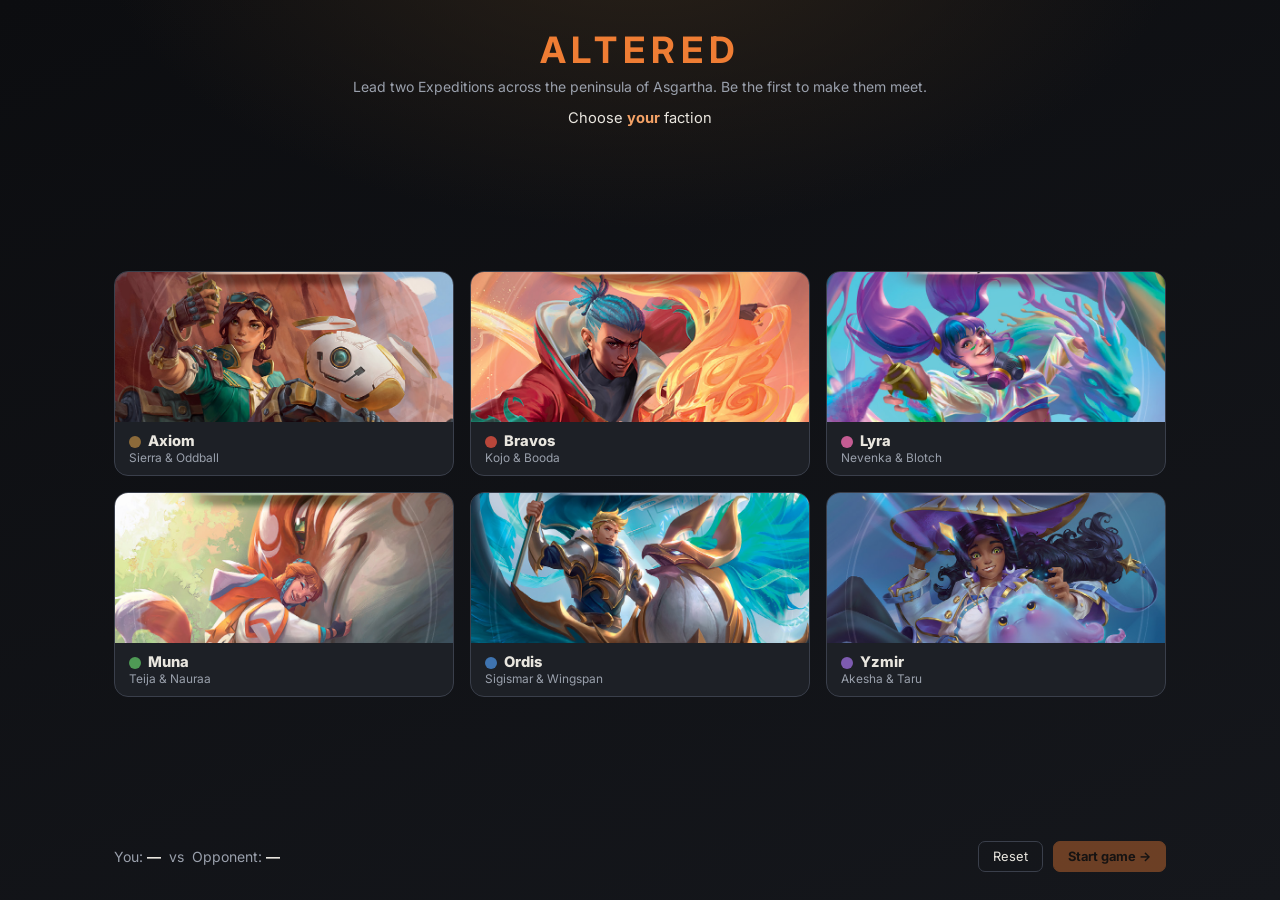
==== index.html @ 2333ca6c "Rework board UI: expedition totals, centered mana, log controls - Add per-Expedition terrain totals " ====
<!DOCTYPE html>
<html lang="en">
<head>
  <meta charset="UTF-8">
  <meta name="viewport" content="width=device-width, initial-scale=1.0">
  <title>Altered TCG</title>
  <link rel="preconnect" href="https://fonts.googleapis.com">
  <link href="https://fonts.googleapis.com/css2?family=Inter:wght@400;600;700;800&display=swap" rel="stylesheet">
  <link rel="stylesheet" href="css/base.css">
  <link rel="stylesheet" href="css/board.css">
  <link rel="stylesheet" href="css/cards.css">
  <link rel="stylesheet" href="css/overlays.css">
  <script src="js/version.js"></script>
</head>
<body>
<div id="layout">
  <div id="board">
    <!-- ════════ OPPONENT ════════ -->
    <section class="player-area opp-area">
      <div class="res-band">
        <div class="zone reserve" id="opp-reserve"><span class="zone-label">Reserve</span></div>
        <div class="zone landmarks" id="opp-landmarks"><span class="zone-label">Landmarks</span></div>
        <div class="zone piles">
          <div class="pile" id="opp-deck"><span>Deck</span><span class="pile-count" id="opp-deck-count">0</span></div>
          <div class="pile info-pile" id="opp-hand-pile"><span>Hand</span><span class="pile-count" id="opp-hand-count">0</span></div>
          <div class="pile" id="opp-discard"><span>Discard</span><span class="pile-count" id="opp-discard-count">0</span></div>
        </div>
      </div>
      <div class="exp-band">
        <div class="terrain-totals hero" id="opp-hero-totals"></div>
        <div class="zone expedition" id="opp-hero-exp" data-exp="hero"><span class="zone-label">Expedition · Hero</span></div>
        <div class="hero-slot" id="opp-hero"></div>
        <div class="zone expedition" id="opp-comp-exp" data-exp="companion"><span class="zone-label">Expedition · Companion</span></div>
        <div class="terrain-totals comp" id="opp-comp-totals"></div>
      </div>
    </section>

    <!-- ════════ CENTRE: TUMULT TRACK ════════ -->
    <section class="center-strip">
      <div class="track-stack">
        <div class="center-mana opp" id="opp-mana"></div>
        <div class="track" id="track"></div>
        <div class="center-mana you" id="you-mana"></div>
      </div>
      <div class="center-controls">
        <span class="turn-banner" id="turn-banner">—</span>
        <span class="phase-label" id="phase-label"></span>
        <button id="btn-pass" disabled>Pass</button>
        <button id="btn-afteryou" style="display:none" title="Yield your turn to your opponent without passing (Hero, once per Day)">After You</button>
        <div id="quick-actions"></div>
      </div>
    </section>

    <!-- ════════ YOU ════════ -->
    <section class="player-area you-area">
      <div class="exp-band">
        <div class="terrain-totals hero" id="you-hero-totals"></div>
        <div class="zone expedition" id="you-hero-exp" data-exp="hero"><span class="zone-label">Expedition · Hero</span></div>
        <div class="hero-slot" id="you-hero"></div>
        <div class="zone expedition" id="you-comp-exp" data-exp="companion"><span class="zone-label">Expedition · Companion</span></div>
        <div class="terrain-totals comp" id="you-comp-totals"></div>
      </div>
      <div class="res-band">
        <div class="zone reserve" id="you-reserve"><span class="zone-label">Reserve</span></div>
        <div class="zone landmarks" id="you-landmarks"><span class="zone-label">Landmarks</span></div>
        <div class="zone piles">
          <div class="pile" id="you-deck"><span>Deck</span><span class="pile-count" id="you-deck-count">0</span></div>
          <div class="pile info-pile" id="you-hand-pile"><span>Hand</span><span class="pile-count" id="you-hand-count">0</span></div>
          <div class="pile" id="you-discard"><span>Discard</span><span class="pile-count" id="you-discard-count">0</span></div>
        </div>
      </div>
    </section>

    <div class="hand-zone" id="you-hand"></div>
  </div>

  <!-- ════════ SIDEBAR ════════ -->
  <aside id="sidebar">
    <div class="log-head">
      <span>Game Log</span>
      <div class="log-zoom">
        <button id="log-font-dec" title="Smaller log text">−</button>
        <button id="log-font-inc" title="Larger log text">+</button>
      </div>
    </div>
    <div id="log"></div>
    <div class="log-foot">
      <button id="btn-howto">How to play</button>
      <button id="btn-quit" title="Change decks">Decks</button>
    </div>
  </aside>
</div>

<!-- Floating menu / banner / preview -->
<div id="context-menu"></div>
<div id="target-banner"><span class="tb-text" id="target-text"></span><button id="target-cancel" class="ghost-btn">Cancel</button></div>
<div id="card-preview"></div>
<div id="dice-overlay"><div class="dice-box" id="dice-box"></div></div>

<!-- ════════ MODALS ════════ -->
<div class="modal-overlay dock-left" id="pick-modal">
  <div class="modal">
    <h2 id="pick-title">Choose</h2>
    <p id="pick-prompt"></p>
    <div class="card-grid" id="pick-grid"></div>
    <div class="modal-actions">
      <span class="pick-count" id="pick-count"></span>
      <button class="primary-btn" id="pick-confirm">Confirm</button>
      <button class="ghost-btn" id="pick-skip">Skip</button>
    </div>
  </div>
</div>

<div class="modal-overlay" id="exp-modal">
  <div class="modal narrow center">
    <h2 id="exp-title">Choose an Expedition</h2>
    <p id="exp-prompt"></p>
    <div class="exp-choice">
      <button id="exp-hero">Hero<span class="sub" id="exp-hero-sub"></span></button>
      <button id="exp-comp">Companion<span class="sub" id="exp-comp-sub"></span></button>
    </div>
  </div>
</div>

<div class="modal-overlay" id="choice-modal">
  <div class="modal narrow center">
    <h2 id="choice-title">Choose</h2>
    <p id="choice-prompt"></p>
    <div class="choice-actions" id="choice-actions"></div>
  </div>
</div>

<div class="modal-overlay" id="gameover">
  <div class="modal narrow center">
    <h1 id="gameover-title"></h1>
    <p id="gameover-sub"></p>
    <div class="modal-actions">
      <button class="primary-btn" id="gameover-again">Play again</button>
      <button class="ghost-btn" id="gameover-change">Change decks</button>
    </div>
  </div>
</div>

<div class="modal-overlay" id="howto-modal">
  <div class="modal narrow">
    <button id="howto-close" class="modal-close" aria-label="Close">×</button>
    <h2>How to play</h2>
    <ul class="howto-list">
      <li>Each <b>Day</b>: Morning (draw + Mana) → Afternoon (play cards) → Dusk → Night.</li>
      <li>In the Afternoon, play <b>one card per turn</b> or Pass.</li>
      <li>Characters join your <b>Hero</b> or <b>Companion</b> Expedition.</li>
      <li>At <b>Dusk</b>, beat the facing Expedition in one of your region's terrains to advance.</li>
      <li>Win when your two markers <b>meet</b> on the track.</li>
    </ul>
  </div>
</div>

<div class="modal-overlay dock-left" id="discard-viewer">
  <div class="modal">
    <button id="discard-close" class="modal-close" aria-label="Close">×</button>
    <h2 id="discard-title" style="margin-bottom:12px;">Discard</h2>
    <div class="card-grid" id="discard-grid"></div>
  </div>
</div>

<script src="js/cards.js"></script>
<script src="js/scripts.js"></script>
<script src="js/game.js"></script>
<script src="js/bot.js"></script>
<script src="js/ui.js"></script>
</body>
</html>
---- css/base.css ----
/* base.css — design tokens, reset, page shell. Dark slate with the playmat's
   warm orange accent. */
:root {
  --bg-0: #0c0d10;
  --bg-1: #15171c;
  --bg-2: #1d2026;
  --bg-3: #282c34;
  --line: #3a3f4b;
  --ink: #e9e6df;
  --muted: #9aa0ac;
  --accent: #ef7d34;          /* playmat orange */
  --accent-soft: #f4a266;
  --good: #5fcf80;
  --bad: #ff6b6b;
  --forest: #4aa758;
  --mountain: #d98a3a;
  --water: #4a9fd8;
  --you: #46b3e6;
  --opp: #e8634a;
  --card-radius: 7px;
  --shadow: 0 5px 16px rgba(0, 0, 0, 0.5);
  /* Faction hues */
  --AX: #8c6a3a; --BR: #b8463a; --LY: #c45c93; --MU: #4f9a55; --OR: #3f74b0; --YZ: #7d5bb0;
  font-size: 14px;
}

* { box-sizing: border-box; margin: 0; padding: 0; }

body {
  font-family: 'Inter', 'Segoe UI', system-ui, sans-serif;
  color: var(--ink);
  background:
    radial-gradient(900px 500px at 50% -8%, #2a2118 0%, transparent 60%),
    linear-gradient(160deg, var(--bg-0), var(--bg-1));
  min-height: 100vh;
  overflow: hidden;
}

h1, h2, h3 { font-weight: 700; letter-spacing: 0.01em; }

#layout { display: grid; grid-template-columns: 1fr 290px; height: 100vh; }

::-webkit-scrollbar { width: 8px; height: 8px; }
::-webkit-scrollbar-thumb { background: var(--bg-3); border-radius: 6px; }
::-webkit-scrollbar-track { background: transparent; }

button {
  cursor: pointer; font-family: inherit; color: var(--ink);
  background: var(--bg-3); border: 1px solid var(--line); border-radius: 7px;
  padding: 7px 14px; font-size: 0.92rem; transition: background 0.12s, border-color 0.12s;
}
button:hover:not(:disabled) { background: #333945; border-color: var(--accent); }
button:disabled { cursor: not-allowed; opacity: 0.4; }
.primary-btn { background: var(--accent); border-color: var(--accent); color: #1a0f06; font-weight: 700; }
.primary-btn:hover:not(:disabled) { background: var(--accent-soft); }
.ghost-btn { background: transparent; }
---- css/board.css ----
/* board.css — the two playmats, the shared Tumult track, and the sidebar. */

#board { display: flex; flex-direction: column; min-width: 0; height: 100vh; overflow: hidden; }

/* ── Player areas ─────────────────────────────────────────────── */
/* opponent = [resources, expeditions]; you = [expeditions, resources] — the
   Expedition band always hugs the centre. Mana / Reserve / distances / First
   Player are all read directly off the board, so there is no HUD bar. */
.player-area { display: flex; flex-direction: column; gap: 4px; padding: 4px 12px; flex: 0 0 auto; }

/* ── Zones ────────────────────────────────────────────────────── */
.zone { position: relative; border: 1px solid var(--line); border-radius: 9px; background: rgba(255, 255, 255, 0.015); }
.zone-label {
  position: absolute; top: 4px; left: 9px; z-index: 2;
  font-size: 0.6rem; letter-spacing: 0.14em; color: var(--muted); text-transform: uppercase; pointer-events: none;
}

.exp-band { display: grid; grid-template-columns: auto 1fr 102px 1fr auto; gap: 8px; }
.expedition { display: flex; gap: 5px; padding: 17px 8px 7px; min-height: 134px; align-items: center; overflow-x: auto; }
.expedition.drop-ok { border-color: var(--accent); box-shadow: inset 0 0 0 1px var(--accent); }
/* Characters fan out from the central Hero toward the outer edges. */
#you-hero-exp, #opp-hero-exp { justify-content: flex-end; }
#you-comp-exp, #opp-comp-exp { justify-content: flex-start; }

/* ── Expedition terrain totals (F / M / W) on the outer edge of each lane ── */
/* Icons always hug the outer screen edge; numbers sit toward the centre.
   Hero lane: icon → number.  Companion lane: number → icon (row-reverse).
   Both players keep F / M / W top-to-bottom so totals line up for comparison. */
.terrain-totals { display: flex; flex-direction: column; justify-content: center; gap: 7px; align-self: center; padding: 0 2px; }
.tt-row { display: flex; align-items: center; gap: 7px; }
.terrain-totals.comp .tt-row { flex-direction: row-reverse; }
.tt-row img { width: 30px; height: 30px; object-fit: contain; display: block; filter: drop-shadow(0 1px 2px rgba(0, 0, 0, 0.5)); }
.tt-num { min-width: 16px; text-align: center; font-size: 1.45rem; font-weight: 800; line-height: 1; color: var(--ink); }
.tt-num.zero { opacity: 0.32; }
.hero-slot { display: flex; align-items: center; justify-content: center; padding: 4px; position: relative; }
.hero-slot.empty::after { content: 'HERO'; color: var(--muted); font-size: 0.7rem; letter-spacing: 0.1em; }
/* First Player marker pinned to the top-left corner of that player's Hero card */
.fp-on-hero { position: absolute; top: -7px; left: -7px; width: 42px; height: 42px; z-index: 5; filter: drop-shadow(0 2px 4px rgba(0, 0, 0, 0.75)); pointer-events: none; }

.res-band { display: flex; gap: 8px; align-items: stretch; min-height: 96px; }
.res-band .zone { display: flex; gap: 5px; padding: 17px 8px 7px; align-items: center; overflow-x: auto; }
.zone.reserve { flex: 1 1 0; }
.zone.landmarks { flex: 1 1 0; }
.zone.piles { flex: 0 0 auto; gap: 7px; }

/* Mana orbs — punch-board chips above (opponent) and below (you) the Tumult track.
   Ready = mana_full art with a white ring; spent = mana_empty art with a grey ring. */
.center-mana { display: flex; flex-wrap: wrap; justify-content: center; align-items: center; gap: 8px; min-height: 36px; }
.orb {
  width: 32px; height: 32px; border-radius: 50%; overflow: hidden;
  border: 2px solid #888; box-shadow: 0 1px 4px rgba(0, 0, 0, 0.6); flex: 0 0 auto;
}
.orb img { width: 100%; height: 100%; object-fit: cover; display: block; }
.orb.full { border-color: #fff; }
.orb.empty { border-color: #888; }

/* Deck / discard piles */
.pile {
  width: 64px; height: 90px; border-radius: var(--card-radius); border: 1px dashed var(--line);
  display: flex; flex-direction: column; align-items: center; justify-content: center;
  color: var(--muted); font-size: 0.66rem; letter-spacing: 0.08em; gap: 3px; position: relative;
}
.pile.has-cards { border-style: solid; background: linear-gradient(160deg, #2a2f3a, #20242c); color: var(--ink); cursor: pointer; }
.pile.info-pile, .pile.info-pile.has-cards { cursor: default; }   /* Hand count is display-only */
.pile .pile-count { font-size: 1.1rem; font-weight: 700; }

.empty-hint { color: var(--muted); font-size: 0.68rem; opacity: 0.6; margin: auto; }

/* ── Centre: Tumult track + banner ────────────────────────────── */
.center-strip {
  flex: 1 1 auto; display: flex; flex-direction: row; align-items: center; justify-content: center;
  gap: 14px; padding: 4px 14px; min-height: 0;
  border-top: 1px solid var(--line); border-bottom: 1px solid var(--line);
  background: radial-gradient(600px 150px at 45% 50%, rgba(239, 125, 52, 0.06), transparent 70%);
}
/* Turn / phase / Pass stacked on the right, freeing the band for a taller track. */
.center-controls { flex: 0 0 142px; display: flex; flex-direction: column; align-items: stretch; gap: 10px; text-align: center; }
.turn-banner { font-size: 0.98rem; font-weight: 700; line-height: 1.25; }
.phase-label {
  align-self: center; font-size: 0.7rem; letter-spacing: 0.14em; text-transform: uppercase; color: var(--accent-soft);
  border: 1px solid var(--line); border-radius: 20px; padding: 4px 12px;
}
#btn-pass { width: 100%; padding: 11px; background: var(--accent); border-color: var(--accent); color: #1a0f06; font-weight: 700; }
#btn-pass:disabled { background: var(--bg-3); color: var(--ink); }
#btn-afteryou { width: 100%; padding: 9px; font-weight: 700; background: var(--bg-2); border-color: var(--accent-soft); color: var(--accent-soft); }
#btn-afteryou:hover { background: var(--accent-soft); color: #160c04; }

/* Quick-action bar (exhaust / support abilities before play-or-pass) */
#quick-actions { display: flex; flex-direction: column; gap: 6px; }
#quick-actions:empty { display: none; }
.qa-btn { width: 100%; padding: 8px 10px; font-size: 0.78rem; font-weight: 600; line-height: 1.2; background: var(--bg-2); border-color: var(--accent-soft); color: var(--accent-soft); }
.qa-btn:hover:not(:disabled) { background: var(--accent); color: #160c04; }

/* Adventure line: real landscape Hero / Tumult / Companion cards, all one size.
   Expedition markers rest ON the cards; terrain chips sit at the top of each region. */
.track-stack { flex: 1 1 auto; min-width: 0; display: flex; flex-direction: column; align-items: center; gap: 6px; }
.track { position: relative; display: flex; justify-content: center; align-self: stretch; flex: 0 0 auto; min-width: 0; }
.adv-line { display: inline-flex; gap: 6px; align-items: center; margin: 4px 0; }
.adv-card { position: relative; width: 194px; height: 138px; border-radius: 7px; overflow: hidden; border: 1px solid var(--line); box-shadow: var(--shadow); flex: 0 0 auto; }
.adv-card img { width: 100%; height: 100%; object-fit: cover; display: block; }
.adv-card.flip img { transform: rotate(180deg); }   /* flipped Tumult: icons match the assigned half order */

.marker-layer { position: absolute; inset: 0; pointer-events: none; }
.trk-marker {
  position: absolute; transform: translate(-50%, -50%); width: 34px; height: 34px; border-radius: 50%;
  border: 2px solid; background: #0c0d10; overflow: hidden; box-shadow: 0 2px 5px rgba(0, 0, 0, 0.7); z-index: 3;
}
.trk-marker img { width: 100%; height: 100%; object-fit: cover; display: block; border-radius: 50%; }
.trk-marker.you { border-color: var(--you); }
.trk-marker.opp { border-color: var(--opp); }
.trk-marker.meet { box-shadow: 0 0 0 2px #fff, 0 0 11px var(--accent); }

/* ── Hand ─────────────────────────────────────────────────────── */
.hand-zone {
  flex: 0 0 auto; display: flex; gap: 6px; justify-content: center; align-items: flex-end;
  padding: 6px 12px 10px; min-height: 150px; overflow-x: auto;
}

/* ── Sidebar ──────────────────────────────────────────────────── */
#sidebar { background: var(--bg-1); border-left: 1px solid var(--line); display: flex; flex-direction: column; height: 100vh; }
.log-head { padding: 10px 14px; font-weight: 700; border-bottom: 1px solid var(--line); display: flex; justify-content: space-between; align-items: center; }
.log-head button { padding: 3px 9px; font-size: 0.75rem; }
#log { flex: 1 1 auto; overflow-y: auto; padding: 8px 12px; display: flex; flex-direction: column; gap: 3px; font-size: 0.82rem; }
.log-entry { line-height: 1.3; color: var(--muted); }
.log-phase { color: var(--accent-soft); font-weight: 700; margin-top: 4px; }
.log-system { color: #c9b489; font-style: italic; }
.log-dusk { color: var(--good); }
.log-play, .log-draw, .log-mana, .log-action { color: var(--ink); }
/* Log font-size steppers in the header */
.log-zoom { display: flex; gap: 6px; }
.log-zoom button { width: 26px; padding: 2px 0; font-size: 1rem; line-height: 1; font-weight: 700; text-align: center; }

/* Footer actions under the log — no divider, just buttons. */
.log-foot { padding: 10px 14px; display: flex; gap: 8px; }
.log-foot button { flex: 1 1 0; font-size: 0.8rem; }

/* How-to-play help list */
.howto-list { color: var(--muted); font-size: 0.86rem; line-height: 1.5; padding-left: 18px; display: flex; flex-direction: column; gap: 6px; text-align: left; }
.howto-list b { color: var(--ink); }

#board.locked .expedition, #board.locked .hand-zone { /* hint only; gating is in JS */ }
---- css/cards.css ----
/* cards.css — card faces, character stat overlays, states, preview, menus. */

.card { position: relative; border-radius: var(--card-radius); flex: 0 0 auto; user-select: none; }
.card.face { border: 1px solid rgba(0, 0, 0, 0.6); background: #0c0d10; box-shadow: var(--shadow); }
.card.face img { display: block; width: 100%; height: 100%; border-radius: calc(var(--card-radius) - 1px); object-fit: cover; }
.card.tokenless { display: flex; align-items: center; justify-content: center; text-align: center; color: var(--ink); }
.card.tokenless .tk-name { font-size: 0.62rem; padding: 0 4px; font-weight: 700; }

/* Sizes per zone */
.card.hand { width: 96px; height: 134px; transition: transform 0.13s, box-shadow 0.13s; }
.card.hand.playable { cursor: pointer; }
.card.hand.playable:hover { transform: translateY(-14px) scale(1.05); box-shadow: 0 14px 24px rgba(0, 0, 0, 0.6); z-index: 6; }
.card.hand:not(.playable) { filter: brightness(0.82); }
.card.char { width: 88px; height: 123px; }
.card.reserve { width: 66px; height: 92px; }
.card.landmark { width: 70px; height: 98px; }
.card.hero { width: 96px; height: 134px; }
.card.mini { width: 60px; height: 84px; }

.card.actionable { cursor: pointer; box-shadow: 0 0 0 2px var(--good), var(--shadow); }
.card.char:hover, .card.reserve:hover, .card.landmark:hover, .card.hero:hover { transform: translateY(-7px) scale(1.05); z-index: 7; }
.card.exhausted { transform: rotate(86deg); }
.card.exhausted:hover { transform: rotate(86deg) scale(1.04); }
.card.fleeting-c { box-shadow: 0 0 0 2px var(--accent), var(--shadow); }

/* Cost badge */
.cost {
  position: absolute; top: -7px; left: -7px; width: 26px; height: 26px; border-radius: 50%;
  background: #14181f; color: #fff; display: flex; align-items: center; justify-content: center;
  font-weight: 800; font-size: 0.9rem; border: 2px solid #000; z-index: 4;
}
.cost.reserve-cost { background: var(--accent); color: #160c04; }

/* Badges */
.badge {
  position: absolute; z-index: 5; min-width: 18px; height: 18px; padding: 0 4px; border-radius: 9px;
  font-size: 0.66rem; font-weight: 800; display: flex; align-items: center; justify-content: center;
  border: 1px solid rgba(0, 0, 0, 0.5);
}
/* Boost shown with the real punch-board +1 / +2 token */
.badge.boost-tok { top: -10px; right: -10px; width: 26px; height: 26px; padding: 0; border: none; background: none; border-radius: 50%; }
.badge.boost-tok img { width: 100%; height: 100%; display: block; filter: drop-shadow(0 1px 2px rgba(0, 0, 0, 0.75)); }
.badge.boost-tok .boost-count { position: absolute; bottom: -5px; right: -5px; background: #160c04; color: #fff; border: 1px solid rgba(255, 255, 255, 0.4); border-radius: 8px; font-size: 0.6rem; padding: 0 3px; line-height: 1.35; }
.badge.fleeting { bottom: -8px; right: -8px; width: 24px; height: 24px; min-width: 0; padding: 0; border: none; background: none; border-radius: 50%; }
.badge.fleeting img { width: 100%; height: 100%; display: block; filter: drop-shadow(0 1px 2px rgba(0, 0, 0, 0.75)); }
.badge.anchored { bottom: 2px; left: 2px; background: #3f74b0; color: #fff; }
.badge.asleep { top: -8px; left: -8px; background: #7d5bb0; color: #fff; }
.badge.type-tag {
  bottom: 3px; left: 50%; transform: translateX(-50%); background: rgba(0, 0, 0, 0.75);
  color: var(--accent-soft); letter-spacing: 0.06em; text-transform: uppercase; font-size: 0.58rem; border: none;
}
/* Counter chip on a Landmark (e.g. Kelon counters) */
.badge.counter { top: -8px; right: -8px; min-width: 20px; height: 20px; background: #2b6cb0; color: #fff; border: 1px solid rgba(255, 255, 255, 0.35); font-size: 0.7rem; }

/* Keyword badges */
.badge.gigantic { top: -9px; left: 50%; transform: translateX(-50%); background: #c9952f; color: #160c04; }
.badge.tough { bottom: 2px; left: 50%; transform: translateX(-50%); background: #5a6b8c; color: #fff; }
.badge.defender { top: -8px; left: 50%; transform: translateX(-50%); background: #b0563f; color: #fff; }
/* Faded echo of a Gigantic body shown in the other lane */
.card.char.ghost { opacity: 0.4; filter: grayscale(0.35); pointer-events: none; outline: 1px dashed var(--line); }
.card.char.ghost:hover { transform: none; }

/* Exhausted Hero — desaturate rather than rotate (the FP marker rides on it) */
.card.hero.hero-spent img { filter: grayscale(0.65) brightness(0.62); }

/* Target highlight (expedition picker, etc.) */
.card.targetable { cursor: pointer; outline: 2px solid var(--accent); box-shadow: 0 0 14px var(--accent); animation: tpulse 0.9s infinite alternate; }
@keyframes tpulse { from { box-shadow: 0 0 6px var(--accent); } to { box-shadow: 0 0 18px var(--accent); } }

/* Event pulses */
.card.pulse-play { animation: pop 0.3s ease; }
@keyframes pop { from { transform: scale(0.7); opacity: 0.3; } to { transform: scale(1); opacity: 1; } }

/* Hover preview — large image, fixed right of board (over the sidebar). */
#card-preview { position: fixed; right: 310px; top: 50%; transform: translateY(-50%); display: none; width: 380px; z-index: 200; pointer-events: none; filter: drop-shadow(0 10px 26px rgba(0, 0, 0, 0.7)); }
#card-preview img { width: 100%; display: block; border-radius: 16px; border: 2px solid var(--accent); box-sizing: border-box; }

/* Context menu */
#context-menu { position: fixed; display: none; flex-direction: column; gap: 2px; background: var(--bg-2); border: 1px solid var(--accent); border-radius: 9px; padding: 5px; z-index: 150; box-shadow: var(--shadow); }
.menu-btn { background: transparent; border: none; text-align: left; white-space: nowrap; padding: 7px 12px; border-radius: 6px; }
.menu-btn:hover:not(:disabled) { background: var(--accent); color: #160c04; }
---- css/overlays.css ----
/* overlays.css — modals, target banner, game over. */

.modal-overlay {
  position: fixed; inset: 0; background: rgba(6, 7, 9, 0.72); z-index: 160;
  display: none; align-items: center; justify-content: center;
}
/* Dock-left dialogs are centred in the space LEFT of the hover preview (which is
   pinned on the right), so the gap on the dialog's left equals the gap between the
   dialog and the preview. 690px = preview width (380) + its right offset (310). */
.modal-overlay.dock-left { justify-content: center; padding-right: 690px; }
.modal {
  position: relative;
  background: var(--bg-2); border: 1px solid var(--accent); border-radius: 14px;
  padding: 20px 24px; max-width: min(880px, 86vw); max-height: 88vh; overflow-y: auto; box-shadow: var(--shadow);
}
/* Borderless cross, pinned to the modal's top-right corner. */
.modal-close {
  position: absolute; top: 10px; right: 12px;
  width: 30px; height: 30px; padding: 0;
  background: transparent; border: none; border-radius: 6px;
  color: var(--muted); font-size: 1.7rem; line-height: 1;
}
.modal-close:hover:not(:disabled) {
  background: transparent; border: none; color: var(--ink);
}
.modal-overlay.dock-left .modal { max-width: min(1040px, calc(100vw - 740px)); }
.modal.narrow { max-width: 420px; }
.modal.center { text-align: center; }
.modal h1, .modal h2 { margin-bottom: 8px; }
.modal p { color: var(--muted); margin-bottom: 14px; line-height: 1.4; }
.modal-actions { display: flex; gap: 10px; margin-top: 16px; justify-content: flex-end; }
.modal.center .modal-actions { justify-content: center; }

.card-grid { display: flex; flex-wrap: wrap; gap: 12px; justify-content: center; }
.card-grid .card { width: 150px; height: 210px; cursor: pointer; }
#discard-grid { gap: 14px; }
#discard-grid .card { width: 240px; height: 336px; }
.card-grid .card.picked { outline: 3px solid var(--accent); box-shadow: 0 0 16px var(--accent); }
.pick-count { color: var(--accent-soft); font-weight: 700; }

/* Target banner */
#target-banner {
  position: fixed; top: 14px; left: 50%; transform: translateX(-50%); z-index: 170;
  display: none; align-items: center; gap: 14px;
  background: var(--bg-2); border: 1px solid var(--accent); border-radius: 24px; padding: 8px 18px; box-shadow: var(--shadow);
}
#target-banner .tb-text { font-weight: 600; }

/* Generic choice modal (confirm / choose-one) */
.choice-actions { display: flex; flex-direction: column; gap: 10px; margin-top: 10px; align-items: stretch; }
.choice-btn { padding: 12px 18px; font-size: 0.95rem; }

/* Expedition picker buttons */
.exp-choice { display: flex; gap: 14px; justify-content: center; margin-top: 8px; }
.exp-choice button { padding: 16px 26px; font-size: 1rem; font-weight: 700; display: flex; flex-direction: column; gap: 4px; align-items: center; }
.exp-choice .sub { font-size: 0.72rem; color: var(--muted); font-weight: 400; }

#gameover .modal { border-width: 2px; }
#gameover h1 { font-size: 2rem; color: var(--accent); }

/* Dice roll popup (LYRA) */
#dice-overlay {
  position: fixed; inset: 0; z-index: 180; display: none;
  align-items: center; justify-content: center; pointer-events: none;
}
#dice-overlay.show { display: flex; }
.dice-box { display: flex; gap: 18px; }
.dice-box .die {
  font-size: 92px; line-height: 1; color: var(--ink);
  background: var(--bg-2); border: 3px solid var(--accent); border-radius: 18px;
  padding: 4px 14px 12px; box-shadow: var(--shadow);
  animation: die-pop 0.34s cubic-bezier(.2, 1.3, .5, 1);
}
.dice-box .die.you { border-color: var(--good); }
.dice-box .die.opp { border-color: var(--opp); }
@keyframes die-pop {
  0%   { transform: scale(0.3) rotate(-28deg); opacity: 0; }
  60%  { transform: scale(1.18) rotate(9deg); }
  100% { transform: scale(1) rotate(0); opacity: 1; }
}
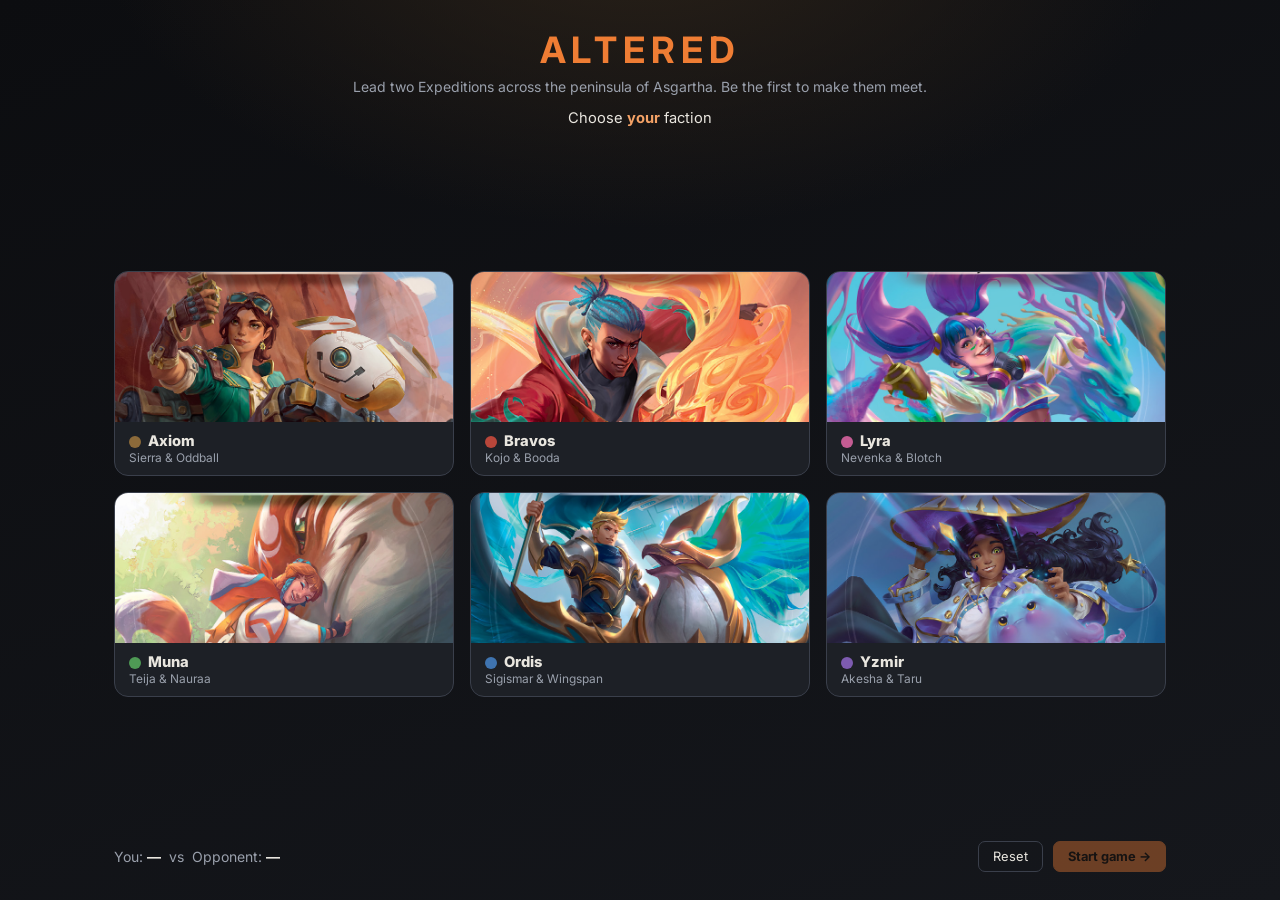
==== commit 820d4141: "Reimplement zone borders as playmat-style bracket frames Expeditions, Reserve and Landmarks no longe" ====
--- a/index.html
+++ b/index.html
@@ -18,8 +18,8 @@
     <!-- ════════ OPPONENT ════════ -->
     <section class="player-area opp-area">
       <div class="res-band">
-        <div class="zone reserve" id="opp-reserve"><span class="zone-label">Reserve</span></div>
-        <div class="zone landmarks" id="opp-landmarks"><span class="zone-label">Landmarks</span></div>
+        <div class="zone reserve framed" id="opp-reserve"><span class="zone-label">Reserve</span></div>
+        <div class="zone landmarks framed label-right" id="opp-landmarks"><span class="zone-label">Landmarks</span></div>
         <div class="zone piles">
           <div class="pile" id="opp-deck"><span>Deck</span><span class="pile-count" id="opp-deck-count">0</span></div>
           <div class="pile info-pile" id="opp-hand-pile"><span>Hand</span><span class="pile-count" id="opp-hand-count">0</span></div>
@@ -28,9 +28,9 @@
       </div>
       <div class="exp-band">
         <div class="terrain-totals hero" id="opp-hero-totals"></div>
-        <div class="zone expedition" id="opp-hero-exp" data-exp="hero"><span class="zone-label">Expedition · Hero</span></div>
+        <div class="zone expedition framed" id="opp-hero-exp" data-exp="hero"><span class="zone-label">Expedition · Hero</span></div>
         <div class="hero-slot" id="opp-hero"></div>
-        <div class="zone expedition" id="opp-comp-exp" data-exp="companion"><span class="zone-label">Expedition · Companion</span></div>
+        <div class="zone expedition framed label-right" id="opp-comp-exp" data-exp="companion"><span class="zone-label">Expedition · Companion</span></div>
         <div class="terrain-totals comp" id="opp-comp-totals"></div>
       </div>
     </section>
@@ -55,14 +55,14 @@
     <section class="player-area you-area">
       <div class="exp-band">
         <div class="terrain-totals hero" id="you-hero-totals"></div>
-        <div class="zone expedition" id="you-hero-exp" data-exp="hero"><span class="zone-label">Expedition · Hero</span></div>
+        <div class="zone expedition framed" id="you-hero-exp" data-exp="hero"><span class="zone-label">Expedition · Hero</span></div>
         <div class="hero-slot" id="you-hero"></div>
-        <div class="zone expedition" id="you-comp-exp" data-exp="companion"><span class="zone-label">Expedition · Companion</span></div>
+        <div class="zone expedition framed label-right" id="you-comp-exp" data-exp="companion"><span class="zone-label">Expedition · Companion</span></div>
         <div class="terrain-totals comp" id="you-comp-totals"></div>
       </div>
       <div class="res-band">
-        <div class="zone reserve" id="you-reserve"><span class="zone-label">Reserve</span></div>
-        <div class="zone landmarks" id="you-landmarks"><span class="zone-label">Landmarks</span></div>
+        <div class="zone reserve framed" id="you-reserve"><span class="zone-label">Reserve</span></div>
+        <div class="zone landmarks framed label-right" id="you-landmarks"><span class="zone-label">Landmarks</span></div>
         <div class="zone piles">
           <div class="pile" id="you-deck"><span>Deck</span><span class="pile-count" id="you-deck-count">0</span></div>
           <div class="pile info-pile" id="you-hand-pile"><span>Hand</span><span class="pile-count" id="you-hand-count">0</span></div>
--- a/css/base.css
+++ b/css/base.css
@@ -19,6 +19,7 @@
   --opp: #e8634a;
   --card-radius: 7px;
   --shadow: 0 5px 16px rgba(0, 0, 0, 0.5);
+  --frame: rgba(255, 255, 255, 0.72);    /* playmat zone-frame lines */
   /* Faction hues */
   --AX: #8c6a3a; --BR: #b8463a; --LY: #c45c93; --MU: #4f9a55; --OR: #3f74b0; --YZ: #7d5bb0;
   font-size: 14px;
--- a/css/board.css
+++ b/css/board.css
@@ -1,4 +1,13 @@
 /* board.css — the two playmats, the shared Tumult track, and the sidebar. */
+
+/* Game background — the ice-sky landscape behind the whole board. Scoped to the
+   game page (deck selection has its own image). A dark scrim over the photo keeps
+   the slate panels and log text legible. */
+body {
+  background:
+    linear-gradient(rgba(8, 12, 20, 0.45), rgba(8, 12, 20, 0.62)),
+    url('../assets/background.jpg') center center / cover no-repeat fixed;
+}
 
 #board { display: flex; flex-direction: column; min-width: 0; height: 100vh; overflow: hidden; }
 
@@ -9,11 +18,25 @@
 .player-area { display: flex; flex-direction: column; gap: 4px; padding: 4px 12px; flex: 0 0 auto; }
 
 /* ── Zones ────────────────────────────────────────────────────── */
-.zone { position: relative; border: 1px solid var(--line); border-radius: 9px; background: rgba(255, 255, 255, 0.015); }
+.zone { position: relative; border-radius: 9px; }
 .zone-label {
-  position: absolute; top: 4px; left: 9px; z-index: 2;
-  font-size: 0.6rem; letter-spacing: 0.14em; color: var(--muted); text-transform: uppercase; pointer-events: none;
+  position: absolute; top: 2px; left: 9px; z-index: 2;
+  font-size: 0.6rem; letter-spacing: 0.14em; color: var(--ink); text-transform: uppercase; pointer-events: none;
 }
+.zone.label-right .zone-label { left: auto; right: 9px; }
+
+/* Playmat-style "bracket" frame: a top line whose ends turn down at the corners
+   (no sides or bottom), interrupted by the label. Two pseudo-elements draw the
+   short corner stub on the label's side and the long line on the other side;
+   --lw (the label's measured width, set in ui.js) places the gap. */
+.zone.framed::before, .zone.framed::after {
+  content: ''; position: absolute; top: 0; height: 17px; pointer-events: none;
+  border: 2px solid var(--frame); border-bottom: none;
+}
+.zone.framed::before { left: 0; width: 6px; border-right: none; border-radius: 9px 0 0 0; }
+.zone.framed::after  { right: 0; left: calc(var(--lw, 64px) + 21px); border-left: none; border-radius: 0 9px 0 0; }
+.zone.framed.label-right::before { left: 0; right: calc(var(--lw, 64px) + 21px); width: auto; border-right: none; border-radius: 9px 0 0 0; }
+.zone.framed.label-right::after  { left: auto; right: 0; width: 6px; border-left: none; border-radius: 0 9px 0 0; }
 
 .exp-band { display: grid; grid-template-columns: auto 1fr 102px 1fr auto; gap: 8px; }
 .expedition { display: flex; gap: 5px; padding: 17px 8px 7px; min-height: 134px; align-items: center; overflow-x: auto; }
@@ -117,8 +140,10 @@
 }
 
 /* ── Sidebar ──────────────────────────────────────────────────── */
-#sidebar { background: var(--bg-1); border-left: 1px solid var(--line); display: flex; flex-direction: column; height: 100vh; }
-.log-head { padding: 10px 14px; font-weight: 700; border-bottom: 1px solid var(--line); display: flex; justify-content: space-between; align-items: center; }
+/* The board background extends behind the log; a light scrim keeps text legible.
+   Dividers are 2px white lines (matching the playmat zone borders). */
+#sidebar { background: rgba(8, 12, 20, 0.4); border-left: 2px solid rgba(255, 255, 255, 0.75); display: flex; flex-direction: column; height: 100vh; }
+.log-head { padding: 10px 14px; font-weight: 700; border-bottom: 2px solid rgba(255, 255, 255, 0.75); display: flex; justify-content: space-between; align-items: center; }
 .log-head button { padding: 3px 9px; font-size: 0.75rem; }
 #log { flex: 1 1 auto; overflow-y: auto; padding: 8px 12px; display: flex; flex-direction: column; gap: 3px; font-size: 0.82rem; }
 .log-entry { line-height: 1.3; color: var(--muted); }
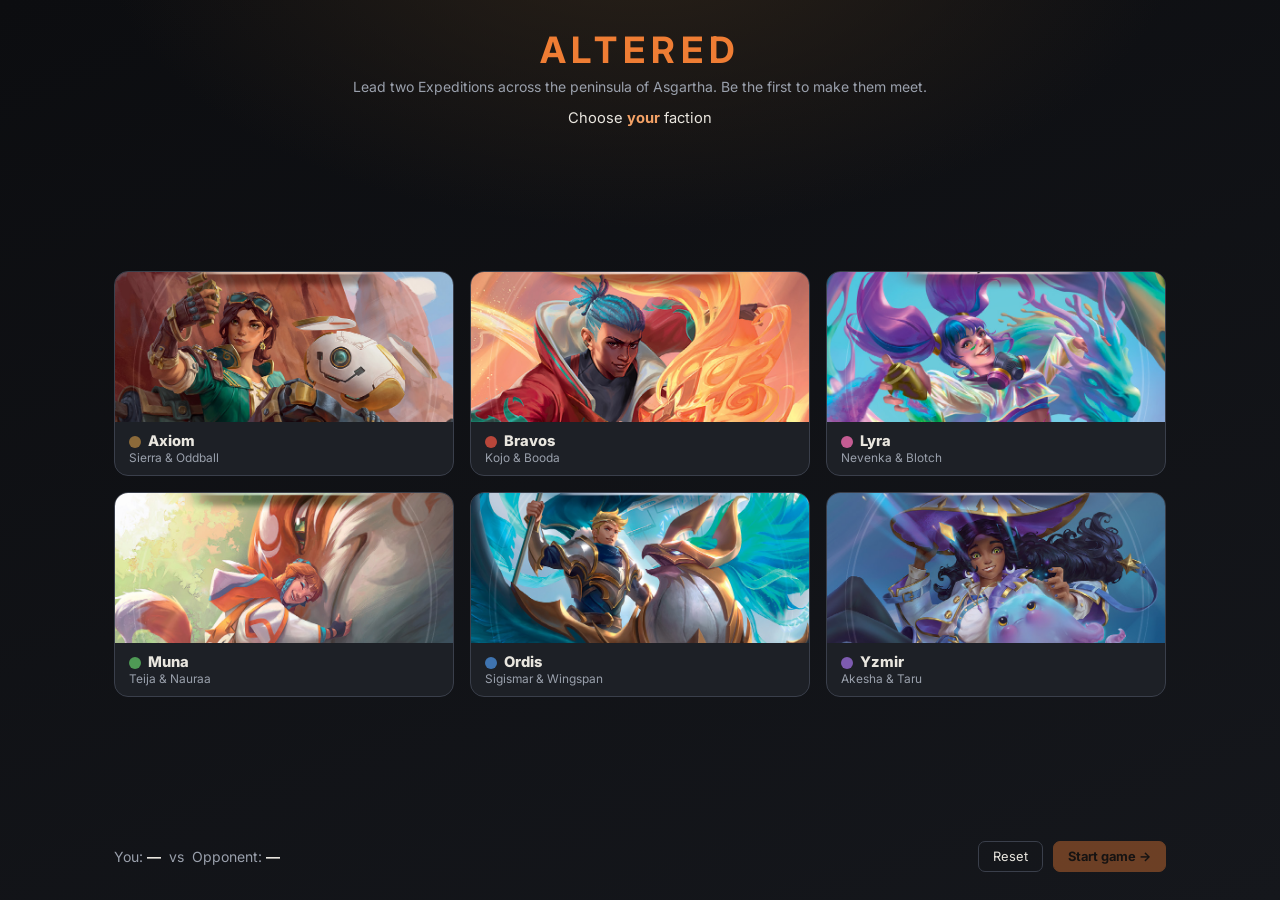
==== commit ba76b4aa: "Move terrain totals inside the Expedition frame The F/M/W totals are now rendered inside each framed" ====
--- a/index.html
+++ b/index.html
@@ -27,11 +27,9 @@
         </div>
       </div>
       <div class="exp-band">
-        <div class="terrain-totals hero" id="opp-hero-totals"></div>
         <div class="zone expedition framed" id="opp-hero-exp" data-exp="hero"><span class="zone-label">Expedition · Hero</span></div>
         <div class="hero-slot" id="opp-hero"></div>
         <div class="zone expedition framed label-right" id="opp-comp-exp" data-exp="companion"><span class="zone-label">Expedition · Companion</span></div>
-        <div class="terrain-totals comp" id="opp-comp-totals"></div>
       </div>
     </section>
 
@@ -54,11 +52,9 @@
     <!-- ════════ YOU ════════ -->
     <section class="player-area you-area">
       <div class="exp-band">
-        <div class="terrain-totals hero" id="you-hero-totals"></div>
         <div class="zone expedition framed" id="you-hero-exp" data-exp="hero"><span class="zone-label">Expedition · Hero</span></div>
         <div class="hero-slot" id="you-hero"></div>
         <div class="zone expedition framed label-right" id="you-comp-exp" data-exp="companion"><span class="zone-label">Expedition · Companion</span></div>
-        <div class="terrain-totals comp" id="you-comp-totals"></div>
       </div>
       <div class="res-band">
         <div class="zone reserve framed" id="you-reserve"><span class="zone-label">Reserve</span></div>
--- a/css/board.css
+++ b/css/board.css
@@ -38,18 +38,19 @@
 .zone.framed.label-right::before { left: 0; right: calc(var(--lw, 64px) + 21px); width: auto; border-right: none; border-radius: 9px 0 0 0; }
 .zone.framed.label-right::after  { left: auto; right: 0; width: 6px; border-left: none; border-radius: 0 9px 0 0; }
 
-.exp-band { display: grid; grid-template-columns: auto 1fr 102px 1fr auto; gap: 8px; }
+.exp-band { display: grid; grid-template-columns: 1fr 102px 1fr; gap: 8px; }
 .expedition { display: flex; gap: 5px; padding: 17px 8px 7px; min-height: 134px; align-items: center; overflow-x: auto; }
 .expedition.drop-ok { border-color: var(--accent); box-shadow: inset 0 0 0 1px var(--accent); }
-/* Characters fan out from the central Hero toward the outer edges. */
-#you-hero-exp, #opp-hero-exp { justify-content: flex-end; }
-#you-comp-exp, #opp-comp-exp { justify-content: flex-start; }
 
-/* ── Expedition terrain totals (F / M / W) on the outer edge of each lane ── */
-/* Icons always hug the outer screen edge; numbers sit toward the centre.
+/* ── Expedition terrain totals (F / M / W), inside each framed lane ── */
+/* The totals hug the lane's OUTER edge (icons toward the screen edge, numbers
+   inward) and the cards are pushed to the inner edge via the auto margin, so the
+   bracket frame wraps around the sums too.
    Hero lane: icon → number.  Companion lane: number → icon (row-reverse).
    Both players keep F / M / W top-to-bottom so totals line up for comparison. */
-.terrain-totals { display: flex; flex-direction: column; justify-content: center; gap: 7px; align-self: center; padding: 0 2px; }
+.terrain-totals { display: flex; flex-direction: column; justify-content: center; gap: 7px; align-self: center; padding: 0 4px; }
+.expedition .terrain-totals { margin-right: auto; }                 /* hero lane: totals left, cards right */
+.expedition.label-right .terrain-totals { margin-right: 0; margin-left: auto; } /* companion lane: totals right */
 .tt-row { display: flex; align-items: center; gap: 7px; }
 .terrain-totals.comp .tt-row { flex-direction: row-reverse; }
 .tt-row img { width: 30px; height: 30px; object-fit: contain; display: block; filter: drop-shadow(0 1px 2px rgba(0, 0, 0, 0.5)); }
@@ -93,7 +94,6 @@
 .center-strip {
   flex: 1 1 auto; display: flex; flex-direction: row; align-items: center; justify-content: center;
   gap: 14px; padding: 4px 14px; min-height: 0;
-  border-top: 1px solid var(--line); border-bottom: 1px solid var(--line);
   background: radial-gradient(600px 150px at 45% 50%, rgba(239, 125, 52, 0.06), transparent 70%);
 }
 /* Turn / phase / Pass stacked on the right, freeing the band for a taller track. */
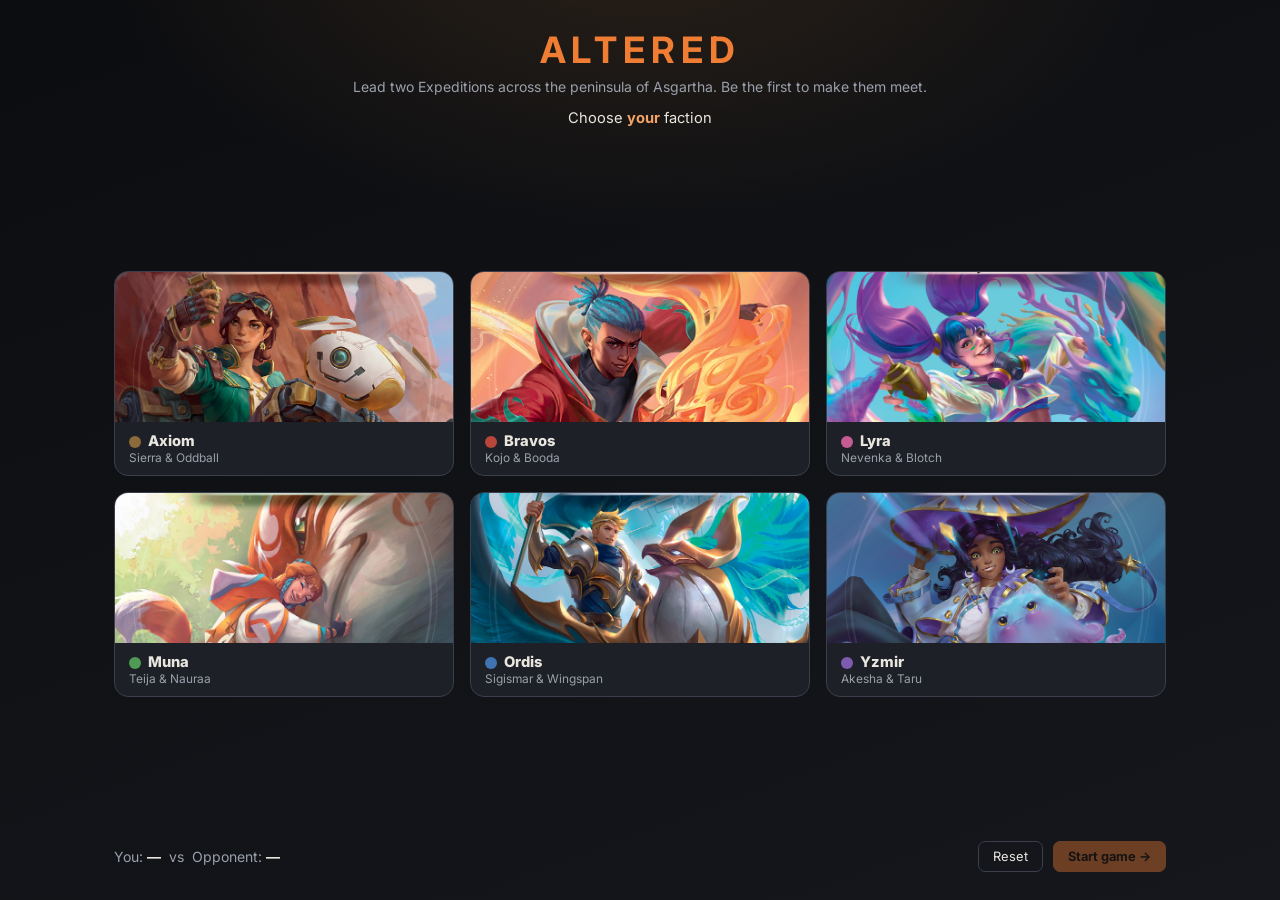
==== commit efd5c69e: "Reorganize centre HUD: day/phases left, action buttons by the hand - Centre band now shows "Day N" +" ====
--- a/index.html
+++ b/index.html
@@ -35,17 +35,19 @@
 
     <!-- ════════ CENTRE: TUMULT TRACK ════════ -->
     <section class="center-strip">
+      <div class="game-info">
+        <span class="day-title" id="turn-banner">—</span>
+        <div class="phase-list" id="phase-list">
+          <span class="phase-item" data-phase="morning">Morning</span>
+          <span class="phase-item" data-phase="noon">Noon</span>
+          <span class="phase-item" data-phase="afternoon">Afternoon</span>
+          <span class="phase-item" data-phase="dusk">Dusk</span>
+        </div>
+      </div>
       <div class="track-stack">
         <div class="center-mana opp" id="opp-mana"></div>
         <div class="track" id="track"></div>
         <div class="center-mana you" id="you-mana"></div>
-      </div>
-      <div class="center-controls">
-        <span class="turn-banner" id="turn-banner">—</span>
-        <span class="phase-label" id="phase-label"></span>
-        <button id="btn-pass" disabled>Pass</button>
-        <button id="btn-afteryou" style="display:none" title="Yield your turn to your opponent without passing (Hero, once per Day)">After You</button>
-        <div id="quick-actions"></div>
       </div>
     </section>
 
@@ -68,6 +70,11 @@
     </section>
 
     <div class="hand-zone" id="you-hand"></div>
+    <div id="player-controls">
+      <div id="quick-actions"></div>
+      <button id="btn-afteryou" style="display:none" title="Yield your turn to your opponent without passing (Hero, once per Day)">After You</button>
+      <button id="btn-pass" disabled>Pass</button>
+    </div>
   </div>
 
   <!-- ════════ SIDEBAR ════════ -->
--- a/css/board.css
+++ b/css/board.css
@@ -9,7 +9,7 @@
     url('../assets/background.jpg') center center / cover no-repeat fixed;
 }
 
-#board { display: flex; flex-direction: column; min-width: 0; height: 100vh; overflow: hidden; }
+#board { position: relative; display: flex; flex-direction: column; min-width: 0; height: 100vh; overflow: hidden; }
 
 /* ── Player areas ─────────────────────────────────────────────── */
 /* opponent = [resources, expeditions]; you = [expeditions, resources] — the
@@ -96,12 +96,21 @@
   gap: 14px; padding: 4px 14px; min-height: 0;
   background: radial-gradient(600px 150px at 45% 50%, rgba(239, 125, 52, 0.06), transparent 70%);
 }
-/* Turn / phase / Pass stacked on the right, freeing the band for a taller track. */
-.center-controls { flex: 0 0 142px; display: flex; flex-direction: column; align-items: stretch; gap: 10px; text-align: center; }
-.turn-banner { font-size: 0.98rem; font-weight: 700; line-height: 1.25; }
-.phase-label {
-  align-self: center; font-size: 0.7rem; letter-spacing: 0.14em; text-transform: uppercase; color: var(--accent-soft);
-  border: 1px solid var(--line); border-radius: 20px; padding: 4px 12px;
+/* Game info on the LEFT of the centre band: the Day title and the phase list,
+   with the current phase highlighted. */
+.game-info { flex: 0 0 150px; display: flex; flex-direction: column; gap: 12px; align-items: flex-start; align-self: center; padding-left: 4px; }
+.day-title { font-size: 1.35rem; font-weight: 800; letter-spacing: 0.02em; line-height: 1.1; }
+.phase-list { display: flex; flex-direction: column; gap: 5px; }
+.phase-item {
+  font-size: 0.82rem; letter-spacing: 0.12em; text-transform: uppercase;
+  color: var(--muted); opacity: 0.55; transition: color 0.15s, opacity 0.15s;
+}
+.phase-item.active { color: var(--accent-soft); opacity: 1; font-weight: 700; }
+
+/* Player action buttons — bottom-right corner, near the hand. */
+#player-controls {
+  position: absolute; right: 16px; bottom: 14px; z-index: 20;
+  width: 150px; display: flex; flex-direction: column; align-items: stretch; gap: 8px;
 }
 #btn-pass { width: 100%; padding: 11px; background: var(--accent); border-color: var(--accent); color: #1a0f06; font-weight: 700; }
 #btn-pass:disabled { background: var(--bg-3); color: var(--ink); }
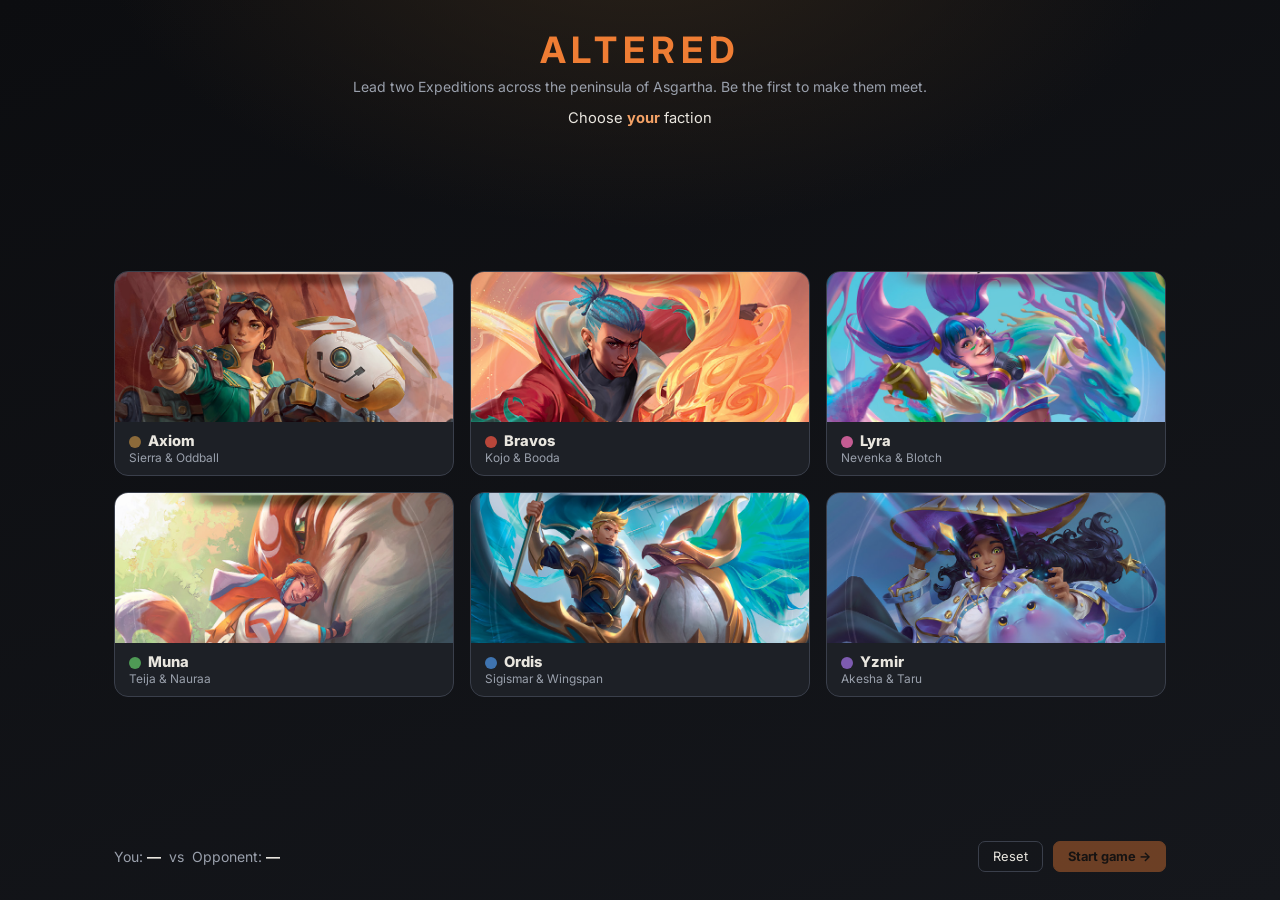
==== commit 2f67319b: "Pick the Expedition lane on the board instead of a modal When a human plays a Character, highlight b" ====
--- a/index.html
+++ b/index.html
@@ -114,17 +114,6 @@
   </div>
 </div>
 
-<div class="modal-overlay" id="exp-modal">
-  <div class="modal narrow center">
-    <h2 id="exp-title">Choose an Expedition</h2>
-    <p id="exp-prompt"></p>
-    <div class="exp-choice">
-      <button id="exp-hero">Hero<span class="sub" id="exp-hero-sub"></span></button>
-      <button id="exp-comp">Companion<span class="sub" id="exp-comp-sub"></span></button>
-    </div>
-  </div>
-</div>
-
 <div class="modal-overlay" id="choice-modal">
   <div class="modal narrow center">
     <h2 id="choice-title">Choose</h2>
--- a/css/board.css
+++ b/css/board.css
@@ -38,8 +38,24 @@
 .zone.framed.label-right::before { left: 0; right: calc(var(--lw, 64px) + 21px); width: auto; border-right: none; border-radius: 9px 0 0 0; }
 .zone.framed.label-right::after  { left: auto; right: 0; width: 6px; border-left: none; border-radius: 0 9px 0 0; }
 
+/* Bot side: mirror the frames vertically — the line sits on the BOTTOM edge with
+   the corners turning up, reflecting the player's layout across the centre. The
+   label moves to the bottom too but keeps its normal (upright) text orientation. */
+.opp-area .zone.framed::before, .opp-area .zone.framed::after {
+  top: auto; bottom: 0; border-top: none; border-bottom: 2px solid var(--frame);
+}
+.opp-area .zone.framed::before { border-radius: 0 0 0 9px; }
+.opp-area .zone.framed::after  { border-radius: 0 0 9px 0; }
+.opp-area .zone.framed .zone-label { top: auto; bottom: 2px; }
+/* Bot cards hug the bottom (their frame line); player cards hug the top. */
+.opp-area .expedition, .opp-area .res-band .zone { align-items: flex-end; }
+/* Bot Reserve/Landmarks: label sits at the bottom, so clear it there. */
+.opp-area .res-band .zone.framed { padding: 6px 8px 16px; }
+
 .exp-band { display: grid; grid-template-columns: 1fr 102px 1fr; gap: 8px; }
-.expedition { display: flex; gap: 5px; padding: 17px 8px 7px; min-height: 134px; align-items: center; overflow-x: auto; }
+/* overflow:clip (not auto) so a boosted card's badge can poke past the lane edge
+   without triggering a scrollbar; the clip-margin keeps all badges fully visible. */
+.expedition { display: flex; gap: 5px; padding: 4px 8px; min-height: 134px; align-items: flex-start; overflow: clip; overflow-clip-margin: 16px; }
 .expedition.drop-ok { border-color: var(--accent); box-shadow: inset 0 0 0 1px var(--accent); }
 
 /* ── Expedition terrain totals (F / M / W), inside each framed lane ── */
@@ -62,7 +78,10 @@
 .fp-on-hero { position: absolute; top: -7px; left: -7px; width: 42px; height: 42px; z-index: 5; filter: drop-shadow(0 2px 4px rgba(0, 0, 0, 0.75)); pointer-events: none; }
 
 .res-band { display: flex; gap: 8px; align-items: stretch; min-height: 96px; }
-.res-band .zone { display: flex; gap: 5px; padding: 17px 8px 7px; align-items: center; overflow-x: auto; }
+.res-band .zone { display: flex; gap: 5px; padding: 4px 8px; align-items: flex-start; overflow-x: auto; }
+/* Reserve/Landmarks have no terrain totals to offset the label, so the cards need
+   room on the label side (top for the player) to clear it instead of sliding under. */
+.res-band .zone.framed { padding: 16px 8px 6px; }
 .zone.reserve { flex: 1 1 0; }
 .zone.landmarks { flex: 1 1 0; }
 .zone.piles { flex: 0 0 auto; gap: 7px; }
@@ -92,13 +111,15 @@
 
 /* ── Centre: Tumult track + banner ────────────────────────────── */
 .center-strip {
+  position: relative;
   flex: 1 1 auto; display: flex; flex-direction: row; align-items: center; justify-content: center;
   gap: 14px; padding: 4px 14px; min-height: 0;
   background: radial-gradient(600px 150px at 45% 50%, rgba(239, 125, 52, 0.06), transparent 70%);
 }
 /* Game info on the LEFT of the centre band: the Day title and the phase list,
-   with the current phase highlighted. */
-.game-info { flex: 0 0 150px; display: flex; flex-direction: column; gap: 12px; align-items: flex-start; align-self: center; padding-left: 4px; }
+   with the current phase highlighted. Taken out of flow so the track-stack stays
+   centred on the board (middle tumult card + middle mana orb align with the Hero). */
+.game-info { position: absolute; left: 18px; top: 50%; transform: translateY(-50%); z-index: 5; width: 150px; display: flex; flex-direction: column; gap: 12px; align-items: flex-start; }
 .day-title { font-size: 1.35rem; font-weight: 800; letter-spacing: 0.02em; line-height: 1.1; }
 .phase-list { display: flex; flex-direction: column; gap: 5px; }
 .phase-item {
@@ -152,7 +173,7 @@
 /* The board background extends behind the log; a light scrim keeps text legible.
    Dividers are 2px white lines (matching the playmat zone borders). */
 #sidebar { background: rgba(8, 12, 20, 0.4); border-left: 2px solid rgba(255, 255, 255, 0.75); display: flex; flex-direction: column; height: 100vh; }
-.log-head { padding: 10px 14px; font-weight: 700; border-bottom: 2px solid rgba(255, 255, 255, 0.75); display: flex; justify-content: space-between; align-items: center; }
+.log-head { padding: 10px 14px; font-weight: 700; display: flex; justify-content: space-between; align-items: center; }
 .log-head button { padding: 3px 9px; font-size: 0.75rem; }
 #log { flex: 1 1 auto; overflow-y: auto; padding: 8px 12px; display: flex; flex-direction: column; gap: 3px; font-size: 0.82rem; }
 .log-entry { line-height: 1.3; color: var(--muted); }
--- a/css/cards.css
+++ b/css/cards.css
@@ -11,16 +11,16 @@
 .card.hand.playable { cursor: pointer; }
 .card.hand.playable:hover { transform: translateY(-14px) scale(1.05); box-shadow: 0 14px 24px rgba(0, 0, 0, 0.6); z-index: 6; }
 .card.hand:not(.playable) { filter: brightness(0.82); }
-.card.char { width: 88px; height: 123px; }
-.card.reserve { width: 66px; height: 92px; }
-.card.landmark { width: 70px; height: 98px; }
+/* Play-area cards sit permanently at the (former hover) size — no grow on hover. */
+.card.char { width: 92px; height: 129px; }
+.card.reserve { width: 69px; height: 97px; }
+.card.landmark { width: 74px; height: 103px; }
 .card.hero { width: 96px; height: 134px; }
 .card.mini { width: 60px; height: 84px; }
 
 .card.actionable { cursor: pointer; box-shadow: 0 0 0 2px var(--good), var(--shadow); }
-.card.char:hover, .card.reserve:hover, .card.landmark:hover, .card.hero:hover { transform: translateY(-7px) scale(1.05); z-index: 7; }
+/* No lift/scale on hover for cards in play; the hover preview shows the big image. */
 .card.exhausted { transform: rotate(86deg); }
-.card.exhausted:hover { transform: rotate(86deg) scale(1.04); }
 .card.fleeting-c { box-shadow: 0 0 0 2px var(--accent), var(--shadow); }
 
 /* Cost badge */
@@ -41,10 +41,11 @@
 .badge.boost-tok { top: -10px; right: -10px; width: 26px; height: 26px; padding: 0; border: none; background: none; border-radius: 50%; }
 .badge.boost-tok img { width: 100%; height: 100%; display: block; filter: drop-shadow(0 1px 2px rgba(0, 0, 0, 0.75)); }
 .badge.boost-tok .boost-count { position: absolute; bottom: -5px; right: -5px; background: #160c04; color: #fff; border: 1px solid rgba(255, 255, 255, 0.4); border-radius: 8px; font-size: 0.6rem; padding: 0 3px; line-height: 1.35; }
+/* Status chips shown with the real punch-board markers (image, no pill background) */
 .badge.fleeting { bottom: -8px; right: -8px; width: 24px; height: 24px; min-width: 0; padding: 0; border: none; background: none; border-radius: 50%; }
-.badge.fleeting img { width: 100%; height: 100%; display: block; filter: drop-shadow(0 1px 2px rgba(0, 0, 0, 0.75)); }
-.badge.anchored { bottom: 2px; left: 2px; background: #3f74b0; color: #fff; }
-.badge.asleep { top: -8px; left: -8px; background: #7d5bb0; color: #fff; }
+.badge.anchored { bottom: -8px; left: -8px; width: 24px; height: 24px; min-width: 0; padding: 0; border: none; background: none; border-radius: 50%; }
+.badge.asleep { top: -8px; left: -8px; width: 24px; height: 24px; min-width: 0; padding: 0; border: none; background: none; border-radius: 50%; }
+.badge.fleeting img, .badge.anchored img, .badge.asleep img { width: 100%; height: 100%; display: block; filter: drop-shadow(0 1px 2px rgba(0, 0, 0, 0.75)); }
 .badge.type-tag {
   bottom: 3px; left: 50%; transform: translateX(-50%); background: rgba(0, 0, 0, 0.75);
   color: var(--accent-soft); letter-spacing: 0.06em; text-transform: uppercase; font-size: 0.58rem; border: none;
--- a/css/overlays.css
+++ b/css/overlays.css
@@ -50,10 +50,20 @@
 .choice-actions { display: flex; flex-direction: column; gap: 10px; margin-top: 10px; align-items: stretch; }
 .choice-btn { padding: 12px 18px; font-size: 0.95rem; }
 
-/* Expedition picker buttons */
-.exp-choice { display: flex; gap: 14px; justify-content: center; margin-top: 8px; }
-.exp-choice button { padding: 16px 26px; font-size: 1rem; font-weight: 700; display: flex; flex-direction: column; gap: 4px; align-items: center; }
-.exp-choice .sub { font-size: 0.72rem; color: var(--muted); font-weight: 400; }
+/* Expedition lane picker — click one of the two highlighted own lanes in place */
+.exp-pick-overlay {
+  position: absolute; inset: 0; z-index: 30;
+  display: flex; flex-direction: column; gap: 3px; align-items: center; justify-content: center;
+  cursor: pointer; border-radius: 9px;
+  background: rgba(239, 125, 52, 0.16);
+  border: 2px dashed var(--accent);
+  box-shadow: inset 0 0 22px rgba(239, 125, 52, 0.34);
+  animation: tpulse 0.9s infinite alternate;
+  transition: background 0.12s;
+}
+.exp-pick-overlay:hover { background: rgba(239, 125, 52, 0.34); }
+.exp-pick-overlay .epo-name { font-weight: 800; font-size: 0.95rem; letter-spacing: 0.03em; color: var(--ink); text-shadow: 0 1px 4px rgba(0, 0, 0, 0.85); }
+.exp-pick-overlay .epo-tot { font-size: 0.82rem; font-weight: 700; color: var(--accent-soft); text-shadow: 0 1px 4px rgba(0, 0, 0, 0.85); }
 
 #gameover .modal { border-width: 2px; }
 #gameover h1 { font-size: 2rem; color: var(--accent); }
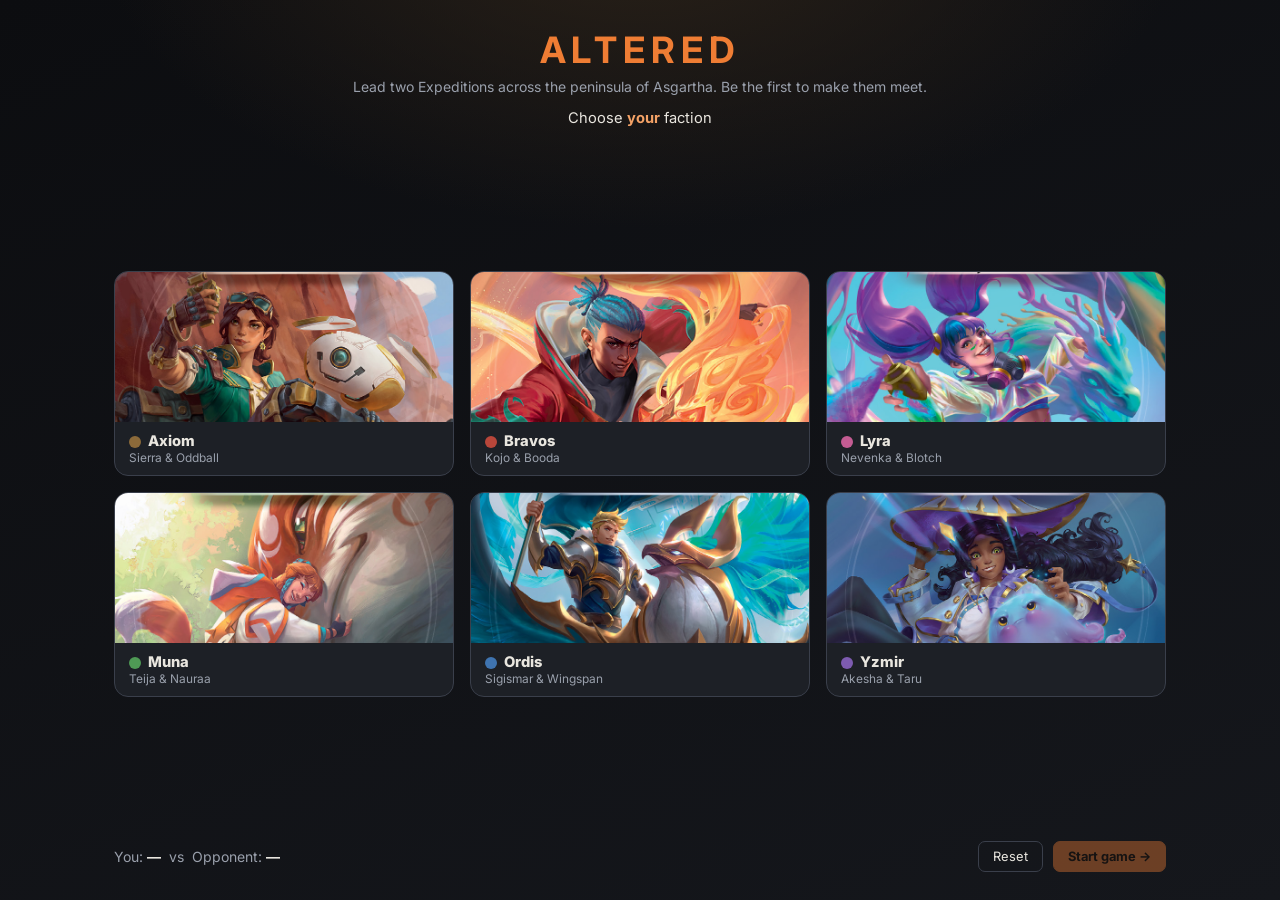
==== commit 9b9a1362: "Spread the board into boxed zones with a central terrain column Big UI refactor (task_ui_refactor.md" ====
--- a/index.html
+++ b/index.html
@@ -18,18 +18,21 @@
     <!-- ════════ OPPONENT ════════ -->
     <section class="player-area opp-area">
       <div class="res-band">
-        <div class="zone reserve framed" id="opp-reserve"><span class="zone-label">Reserve</span></div>
-        <div class="zone landmarks framed label-right" id="opp-landmarks"><span class="zone-label">Landmarks</span></div>
-        <div class="zone piles">
-          <div class="pile" id="opp-deck"><span>Deck</span><span class="pile-count" id="opp-deck-count">0</span></div>
-          <div class="pile info-pile" id="opp-hand-pile"><span>Hand</span><span class="pile-count" id="opp-hand-count">0</span></div>
-          <div class="pile" id="opp-discard"><span>Discard</span><span class="pile-count" id="opp-discard-count">0</span></div>
+        <div class="zone reserve" id="opp-reserve"><span class="zone-label">Reserve</span></div>
+        <div class="hero-slot" id="opp-hero"></div>
+        <div class="res-right">
+          <div class="zone landmarks" id="opp-landmarks"><span class="zone-label">Landmarks</span></div>
+          <div class="zone piles">
+            <div class="pile" id="opp-deck"><span>Deck</span><span class="pile-count" id="opp-deck-count">0</span></div>
+            <div class="pile info-pile" id="opp-hand-pile"><span>Hand</span><span class="pile-count" id="opp-hand-count">0</span></div>
+            <div class="pile" id="opp-discard"><span>Discard</span><span class="pile-count" id="opp-discard-count">0</span></div>
+          </div>
         </div>
       </div>
       <div class="exp-band">
-        <div class="zone expedition framed" id="opp-hero-exp" data-exp="hero"><span class="zone-label">Expedition · Hero</span></div>
-        <div class="hero-slot" id="opp-hero"></div>
-        <div class="zone expedition framed label-right" id="opp-comp-exp" data-exp="companion"><span class="zone-label">Expedition · Companion</span></div>
+        <div class="zone expedition hero-lane" id="opp-hero-exp" data-exp="hero"><span class="zone-label">Hero Expedition</span></div>
+        <div class="terrain-center" id="opp-terrain"></div>
+        <div class="zone expedition comp-lane" id="opp-comp-exp" data-exp="companion"><span class="zone-label">Companion Expedition</span></div>
       </div>
     </section>
 
@@ -54,17 +57,20 @@
     <!-- ════════ YOU ════════ -->
     <section class="player-area you-area">
       <div class="exp-band">
-        <div class="zone expedition framed" id="you-hero-exp" data-exp="hero"><span class="zone-label">Expedition · Hero</span></div>
-        <div class="hero-slot" id="you-hero"></div>
-        <div class="zone expedition framed label-right" id="you-comp-exp" data-exp="companion"><span class="zone-label">Expedition · Companion</span></div>
+        <div class="zone expedition hero-lane" id="you-hero-exp" data-exp="hero"><span class="zone-label">Hero Expedition</span></div>
+        <div class="terrain-center" id="you-terrain"></div>
+        <div class="zone expedition comp-lane" id="you-comp-exp" data-exp="companion"><span class="zone-label">Companion Expedition</span></div>
       </div>
       <div class="res-band">
-        <div class="zone reserve framed" id="you-reserve"><span class="zone-label">Reserve</span></div>
-        <div class="zone landmarks framed label-right" id="you-landmarks"><span class="zone-label">Landmarks</span></div>
-        <div class="zone piles">
-          <div class="pile" id="you-deck"><span>Deck</span><span class="pile-count" id="you-deck-count">0</span></div>
-          <div class="pile info-pile" id="you-hand-pile"><span>Hand</span><span class="pile-count" id="you-hand-count">0</span></div>
-          <div class="pile" id="you-discard"><span>Discard</span><span class="pile-count" id="you-discard-count">0</span></div>
+        <div class="zone reserve" id="you-reserve"><span class="zone-label">Reserve</span></div>
+        <div class="hero-slot" id="you-hero"></div>
+        <div class="res-right">
+          <div class="zone landmarks" id="you-landmarks"><span class="zone-label">Landmarks</span></div>
+          <div class="zone piles">
+            <div class="pile" id="you-deck"><span>Deck</span><span class="pile-count" id="you-deck-count">0</span></div>
+            <div class="pile info-pile" id="you-hand-pile"><span>Hand</span><span class="pile-count" id="you-hand-count">0</span></div>
+            <div class="pile" id="you-discard"><span>Discard</span><span class="pile-count" id="you-discard-count">0</span></div>
+          </div>
         </div>
       </div>
     </section>
--- a/css/board.css
+++ b/css/board.css
@@ -18,73 +18,65 @@
 .player-area { display: flex; flex-direction: column; gap: 4px; padding: 4px 12px; flex: 0 0 auto; }
 
 /* ── Zones ────────────────────────────────────────────────────── */
-.zone { position: relative; border-radius: 9px; }
+/* Each play zone is a softly-shadowed rounded box. A faint label sits dead-centre
+   so a new player can read what the box is; as cards fill the box they cover it
+   (cards are z-index:1, the label z-index:0). No bracket frames, no edge text. */
+.zone { position: relative; border-radius: 14px; }
+.zone.expedition, .zone.reserve, .zone.landmarks {
+  background: rgba(18, 22, 30, 0.42);
+  box-shadow: inset 0 0 0 1px rgba(255, 255, 255, 0.06), 0 6px 18px rgba(0, 0, 0, 0.4);
+}
 .zone-label {
-  position: absolute; top: 2px; left: 9px; z-index: 2;
-  font-size: 0.6rem; letter-spacing: 0.14em; color: var(--ink); text-transform: uppercase; pointer-events: none;
+  position: absolute; inset: 0; z-index: 0; pointer-events: none;
+  display: flex; align-items: center; justify-content: center; text-align: center;
+  font-size: 0.8rem; font-weight: 700; letter-spacing: 0.22em; text-transform: uppercase;
+  color: rgba(233, 230, 223, 0.15);
 }
-.zone.label-right .zone-label { left: auto; right: 9px; }
+.zone .card { z-index: 1; }
 
-/* Playmat-style "bracket" frame: a top line whose ends turn down at the corners
-   (no sides or bottom), interrupted by the label. Two pseudo-elements draw the
-   short corner stub on the label's side and the long line on the other side;
-   --lw (the label's measured width, set in ui.js) places the gap. */
-.zone.framed::before, .zone.framed::after {
-  content: ''; position: absolute; top: 0; height: 17px; pointer-events: none;
-  border: 2px solid var(--frame); border-bottom: none;
-}
-.zone.framed::before { left: 0; width: 6px; border-right: none; border-radius: 9px 0 0 0; }
-.zone.framed::after  { right: 0; left: calc(var(--lw, 64px) + 21px); border-left: none; border-radius: 0 9px 0 0; }
-.zone.framed.label-right::before { left: 0; right: calc(var(--lw, 64px) + 21px); width: auto; border-right: none; border-radius: 9px 0 0 0; }
-.zone.framed.label-right::after  { left: auto; right: 0; width: 6px; border-left: none; border-radius: 0 9px 0 0; }
-
-/* Bot side: mirror the frames vertically — the line sits on the BOTTOM edge with
-   the corners turning up, reflecting the player's layout across the centre. The
-   label moves to the bottom too but keeps its normal (upright) text orientation. */
-.opp-area .zone.framed::before, .opp-area .zone.framed::after {
-  top: auto; bottom: 0; border-top: none; border-bottom: 2px solid var(--frame);
-}
-.opp-area .zone.framed::before { border-radius: 0 0 0 9px; }
-.opp-area .zone.framed::after  { border-radius: 0 0 9px 0; }
-.opp-area .zone.framed .zone-label { top: auto; bottom: 2px; }
-/* Bot cards hug the bottom (their frame line); player cards hug the top. */
-.opp-area .expedition, .opp-area .res-band .zone { align-items: flex-end; }
-/* Bot Reserve/Landmarks: label sits at the bottom, so clear it there. */
-.opp-area .res-band .zone.framed { padding: 6px 8px 16px; }
-
-.exp-band { display: grid; grid-template-columns: 1fr 102px 1fr; gap: 8px; }
+/* ── Expedition row: [Hero lane] [central terrain totals] [Companion lane] ── */
+.exp-band { display: grid; grid-template-columns: 1fr auto 1fr; gap: 10px; align-items: stretch; }
 /* overflow:clip (not auto) so a boosted card's badge can poke past the lane edge
    without triggering a scrollbar; the clip-margin keeps all badges fully visible. */
-.expedition { display: flex; gap: 5px; padding: 4px 8px; min-height: 134px; align-items: flex-start; overflow: clip; overflow-clip-margin: 16px; }
-.expedition.drop-ok { border-color: var(--accent); box-shadow: inset 0 0 0 1px var(--accent); }
+.expedition { display: flex; gap: 6px; padding: 6px 10px; min-height: 138px; align-items: flex-start; overflow: clip; overflow-clip-margin: 16px; }
+/* Cards fill from the centre outward: the Hero lane (left) packs toward its right
+   edge, the Companion lane (right) packs toward its left edge — both hugging the
+   terrain column between them, with the first-played card nearest the centre. */
+.hero-lane { flex-direction: row-reverse; justify-content: flex-start; }
+.comp-lane { flex-direction: row; justify-content: flex-start; }
+.expedition.drop-ok { box-shadow: inset 0 0 0 2px var(--accent); }
+/* Bot cards hug the bottom edge (toward the track); player cards hug the top. */
+.opp-area .expedition { align-items: flex-end; }
 
-/* ── Expedition terrain totals (F / M / W), inside each framed lane ── */
-/* The totals hug the lane's OUTER edge (icons toward the screen edge, numbers
-   inward) and the cards are pushed to the inner edge via the auto margin, so the
-   bracket frame wraps around the sums too.
-   Hero lane: icon → number.  Companion lane: number → icon (row-reverse).
-   Both players keep F / M / W top-to-bottom so totals line up for comparison. */
-.terrain-totals { display: flex; flex-direction: column; justify-content: center; gap: 7px; align-self: center; padding: 0 4px; }
-.expedition .terrain-totals { margin-right: auto; }                 /* hero lane: totals left, cards right */
-.expedition.label-right .terrain-totals { margin-right: 0; margin-left: auto; } /* companion lane: totals right */
-.tt-row { display: flex; align-items: center; gap: 7px; }
-.terrain-totals.comp .tt-row { flex-direction: row-reverse; }
-.tt-row img { width: 30px; height: 30px; object-fit: contain; display: block; filter: drop-shadow(0 1px 2px rgba(0, 0, 0, 0.5)); }
-.tt-num { min-width: 16px; text-align: center; font-size: 1.45rem; font-weight: 800; line-height: 1; color: var(--ink); }
-.tt-num.zero { opacity: 0.32; }
+/* ── Central terrain totals (F / M / W) ─────────────────────────── */
+/* One icon per terrain, shared between the two lanes. The Hero-lane total sits on
+   the left of the icon, the Companion-lane total on the right, so the two
+   Expeditions can be compared terrain-by-terrain in a single central column. */
+.terrain-center { display: flex; flex-direction: column; justify-content: center; gap: 8px; align-self: center; padding: 0 4px; }
+.tc-row { display: flex; align-items: center; justify-content: center; gap: 9px; }
+.tc-row img { width: 30px; height: 30px; object-fit: contain; display: block; filter: drop-shadow(0 1px 2px rgba(0, 0, 0, 0.5)); }
+.tc-num { min-width: 20px; font-size: 1.45rem; font-weight: 800; line-height: 1; color: var(--ink); }
+.tc-num.hero { text-align: right; }
+.tc-num.comp { text-align: left; }
+.tc-num.zero { opacity: 0.3; }
+
+/* ── Resource row: [Reserve] [Hero card] [Landmarks + piles] ────── */
+.res-band { display: grid; grid-template-columns: 1fr auto 1fr; gap: 10px; align-items: stretch; min-height: 142px; }
+.res-band .zone { display: flex; gap: 6px; padding: 8px 10px; align-items: flex-start; overflow: clip; overflow-clip-margin: 16px; }
+.opp-area .res-band .zone { align-items: flex-end; }
+/* Reserve (left of Hero) packs right, Landmarks (right of Hero) packs left — both
+   grow from the centre outward, like the Expedition lanes above. */
+.zone.reserve { justify-content: flex-end; }
+.zone.landmarks { justify-content: flex-start; }
+.res-right { display: flex; gap: 10px; align-items: stretch; min-width: 0; }
+.res-right .zone.landmarks { flex: 1 1 0; }
+.zone.piles { flex: 0 0 auto; gap: 7px; margin-left: auto; padding: 8px 0; }
+
 .hero-slot { display: flex; align-items: center; justify-content: center; padding: 4px; position: relative; }
+.hero-slot.empty { min-width: 96px; }
 .hero-slot.empty::after { content: 'HERO'; color: var(--muted); font-size: 0.7rem; letter-spacing: 0.1em; }
 /* First Player marker pinned to the top-left corner of that player's Hero card */
 .fp-on-hero { position: absolute; top: -7px; left: -7px; width: 42px; height: 42px; z-index: 5; filter: drop-shadow(0 2px 4px rgba(0, 0, 0, 0.75)); pointer-events: none; }
-
-.res-band { display: flex; gap: 8px; align-items: stretch; min-height: 96px; }
-.res-band .zone { display: flex; gap: 5px; padding: 4px 8px; align-items: flex-start; overflow-x: auto; }
-/* Reserve/Landmarks have no terrain totals to offset the label, so the cards need
-   room on the label side (top for the player) to clear it instead of sliding under. */
-.res-band .zone.framed { padding: 16px 8px 6px; }
-.zone.reserve { flex: 1 1 0; }
-.zone.landmarks { flex: 1 1 0; }
-.zone.piles { flex: 0 0 auto; gap: 7px; }
 
 /* Mana orbs — punch-board chips above (opponent) and below (you) the Tumult track.
    Ready = mana_full art with a white ring; spent = mana_empty art with a grey ring. */
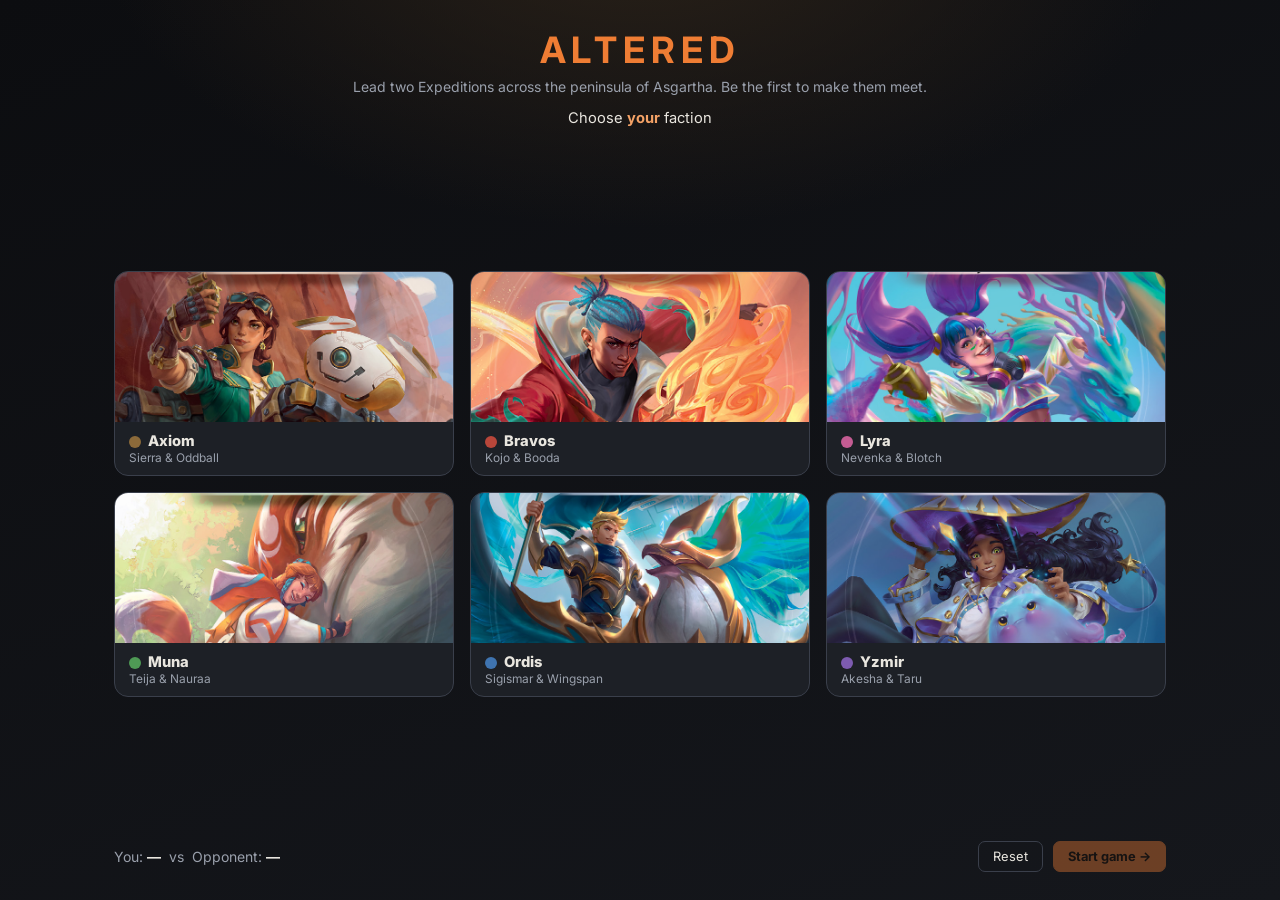
==== commit 5c773c8b: "Close the Discard viewer on any click; drop its × button The Discard viewer is read-only, so requiri" ====
--- a/index.html
+++ b/index.html
@@ -155,9 +155,9 @@
 
 <div class="modal-overlay dock-left" id="discard-viewer">
   <div class="modal">
-    <button id="discard-close" class="modal-close" aria-label="Close">×</button>
     <h2 id="discard-title" style="margin-bottom:12px;">Discard</h2>
     <div class="card-grid" id="discard-grid"></div>
+    <div class="modal-hint">Click anywhere to close</div>
   </div>
 </div>
 
--- a/css/board.css
+++ b/css/board.css
@@ -80,9 +80,13 @@
 
 /* Mana orbs — punch-board chips above (opponent) and below (you) the Tumult track.
    Ready = mana_full art with a white ring; spent = mana_empty art with a grey ring. */
-.center-mana { display: flex; flex-wrap: wrap; justify-content: center; align-items: center; gap: 8px; min-height: 36px; }
+/* Short rows so the orbs tuck into the gap between the Tumult track and the
+   Expedition bands instead of spilling onto the cards. The track-stack is centred
+   on the track, so shrinking these rows pulls the bot orbs down and the player orbs
+   up (both toward the track), keeping a small gap to the Expeditions on either side. */
+.center-mana { display: flex; flex-wrap: wrap; justify-content: center; align-items: center; gap: 8px; min-height: 20px; }
 .orb {
-  width: 32px; height: 32px; border-radius: 50%; overflow: hidden;
+  width: 20px; height: 20px; border-radius: 50%; overflow: hidden;
   border: 2px solid #888; box-shadow: 0 1px 4px rgba(0, 0, 0, 0.6); flex: 0 0 auto;
 }
 .orb img { width: 100%; height: 100%; object-fit: cover; display: block; }
--- a/css/cards.css
+++ b/css/cards.css
@@ -13,12 +13,16 @@
 .card.hand:not(.playable) { filter: brightness(0.82); }
 /* Play-area cards sit permanently at the (former hover) size — no grow on hover. */
 .card.char { width: 92px; height: 129px; }
-.card.reserve { width: 69px; height: 97px; }
-.card.landmark { width: 74px; height: 103px; }
+/* Reserve & Landmark cards share the in-play character size so the resource band
+   (Reserve | Hero | Landmarks) reads uniformly with the Expedition row above. */
+.card.reserve { width: 92px; height: 129px; }
+.card.landmark { width: 92px; height: 129px; }
 .card.hero { width: 96px; height: 134px; }
 .card.mini { width: 60px; height: 84px; }
 
 .card.actionable { cursor: pointer; box-shadow: 0 0 0 2px var(--good), var(--shadow); }
+/* Selected in an in-board pick (Setup's 3-of-6 Mana choice): accent ring + glow. */
+.card.picked { outline: 3px solid var(--accent); outline-offset: 2px; box-shadow: 0 0 18px var(--accent); }
 /* No lift/scale on hover for cards in play; the hover preview shows the big image. */
 .card.exhausted { transform: rotate(86deg); }
 .card.fleeting-c { box-shadow: 0 0 0 2px var(--accent), var(--shadow); }
--- a/css/overlays.css
+++ b/css/overlays.css
@@ -24,6 +24,13 @@
   background: transparent; border: none; color: var(--ink);
 }
 .modal-overlay.dock-left .modal { max-width: min(1040px, calc(100vw - 740px)); }
+/* Small "click anywhere to close" hint, pinned to the dialog's bottom-right and kept
+   visible while the card grid scrolls (text-shadow keeps it legible over cards). */
+.modal-hint {
+  position: sticky; bottom: 0; margin-top: 10px; text-align: right;
+  font-size: 0.7rem; color: var(--muted); pointer-events: none;
+  text-shadow: 0 1px 3px rgba(0, 0, 0, 0.9);
+}
 .modal.narrow { max-width: 420px; }
 .modal.center { text-align: center; }
 .modal h1, .modal h2 { margin-bottom: 8px; }
@@ -38,9 +45,12 @@
 .card-grid .card.picked { outline: 3px solid var(--accent); box-shadow: 0 0 16px var(--accent); }
 .pick-count { color: var(--accent-soft); font-weight: 700; }
 
-/* Target banner */
+/* Target banner — anchored to the BOTTOM over the player's own area, where their
+   attention sits while choosing cards. Centred on the board column (the 290px right
+   sidebar is excluded, so it sits over the player's cards rather than the whole
+   window). Overlapping the player's cards here is intentional. */
 #target-banner {
-  position: fixed; top: 14px; left: 50%; transform: translateX(-50%); z-index: 170;
+  position: fixed; bottom: 170px; left: calc((100vw - 290px) / 2); transform: translateX(-50%); z-index: 170;
   display: none; align-items: center; gap: 14px;
   background: var(--bg-2); border: 1px solid var(--accent); border-radius: 24px; padding: 8px 18px; box-shadow: var(--shadow);
 }
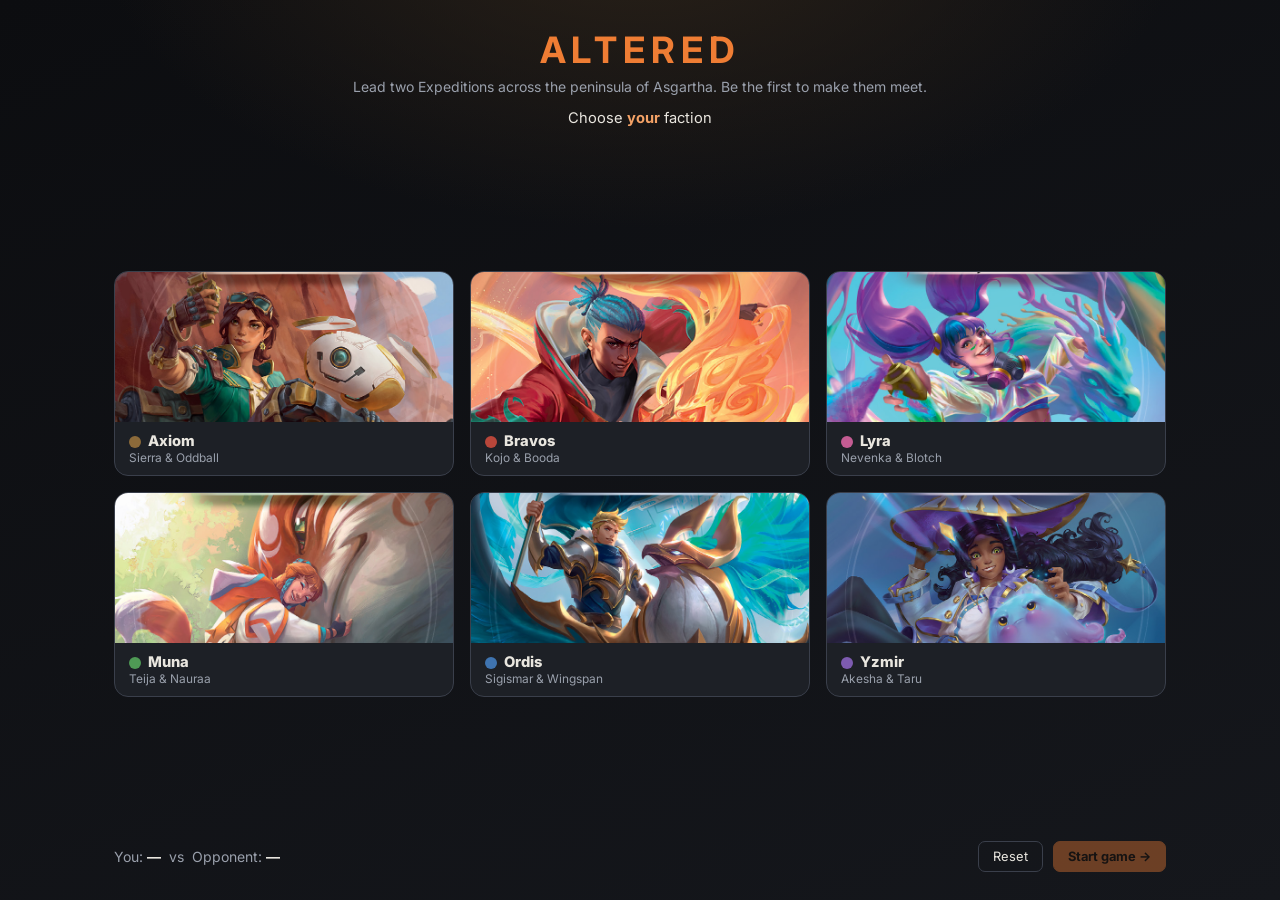
==== commit c0c9dd84: "Show the bot's hand as face-down card backs; drop the Hand count Removed the "Hand" count pile from " ====
--- a/index.html
+++ b/index.html
@@ -17,6 +17,7 @@
   <div id="board">
     <!-- ════════ OPPONENT ════════ -->
     <section class="player-area opp-area">
+      <div class="opp-hand" id="opp-hand"></div>
       <div class="res-band">
         <div class="zone reserve" id="opp-reserve"><span class="zone-label">Reserve</span></div>
         <div class="hero-slot" id="opp-hero"></div>
@@ -24,7 +25,6 @@
           <div class="zone landmarks" id="opp-landmarks"><span class="zone-label">Landmarks</span></div>
           <div class="zone piles">
             <div class="pile" id="opp-deck"><span>Deck</span><span class="pile-count" id="opp-deck-count">0</span></div>
-            <div class="pile info-pile" id="opp-hand-pile"><span>Hand</span><span class="pile-count" id="opp-hand-count">0</span></div>
             <div class="pile" id="opp-discard"><span>Discard</span><span class="pile-count" id="opp-discard-count">0</span></div>
           </div>
         </div>
@@ -68,7 +68,6 @@
           <div class="zone landmarks" id="you-landmarks"><span class="zone-label">Landmarks</span></div>
           <div class="zone piles">
             <div class="pile" id="you-deck"><span>Deck</span><span class="pile-count" id="you-deck-count">0</span></div>
-            <div class="pile info-pile" id="you-hand-pile"><span>Hand</span><span class="pile-count" id="you-hand-count">0</span></div>
             <div class="pile" id="you-discard"><span>Discard</span><span class="pile-count" id="you-discard-count">0</span></div>
           </div>
         </div>
--- a/css/board.css
+++ b/css/board.css
@@ -164,6 +164,15 @@
   flex: 0 0 auto; display: flex; gap: 6px; justify-content: center; align-items: flex-end;
   padding: 6px 12px 10px; min-height: 150px; overflow-x: auto;
 }
+/* Opponent's hand: face-down card backs peeking from the top edge. Absolutely placed
+   over the board so it costs no layout height; the board's overflow:hidden clips the
+   tops at the screen edge (only the lower part of each back shows). */
+.opp-hand {
+  position: absolute; top: -70px; left: 0; right: 0; z-index: 3;
+  display: flex; gap: 6px; justify-content: center; align-items: flex-start;
+  pointer-events: none;
+}
+.card.cardback { width: 96px; height: 134px; flex: 0 0 auto; }
 
 /* ── Sidebar ──────────────────────────────────────────────────── */
 /* The board background extends behind the log; a light scrim keeps text legible.
--- a/css/cards.css
+++ b/css/cards.css
@@ -27,10 +27,11 @@
 .card.exhausted { transform: rotate(86deg); }
 .card.fleeting-c { box-shadow: 0 0 0 2px var(--accent), var(--shadow); }
 
-/* Cost badge */
+/* Cost badge. Hand Cost is blue and Reserve Cost orange, matching the gems printed
+   on the cards (blue sampled from the card art's Hand-Cost circle). */
 .cost {
   position: absolute; top: -7px; left: -7px; width: 26px; height: 26px; border-radius: 50%;
-  background: #14181f; color: #fff; display: flex; align-items: center; justify-content: center;
+  background: #4090c8; color: #fff; display: flex; align-items: center; justify-content: center;
   font-weight: 800; font-size: 0.9rem; border: 2px solid #000; z-index: 4;
 }
 .cost.reserve-cost { background: var(--accent); color: #160c04; }
